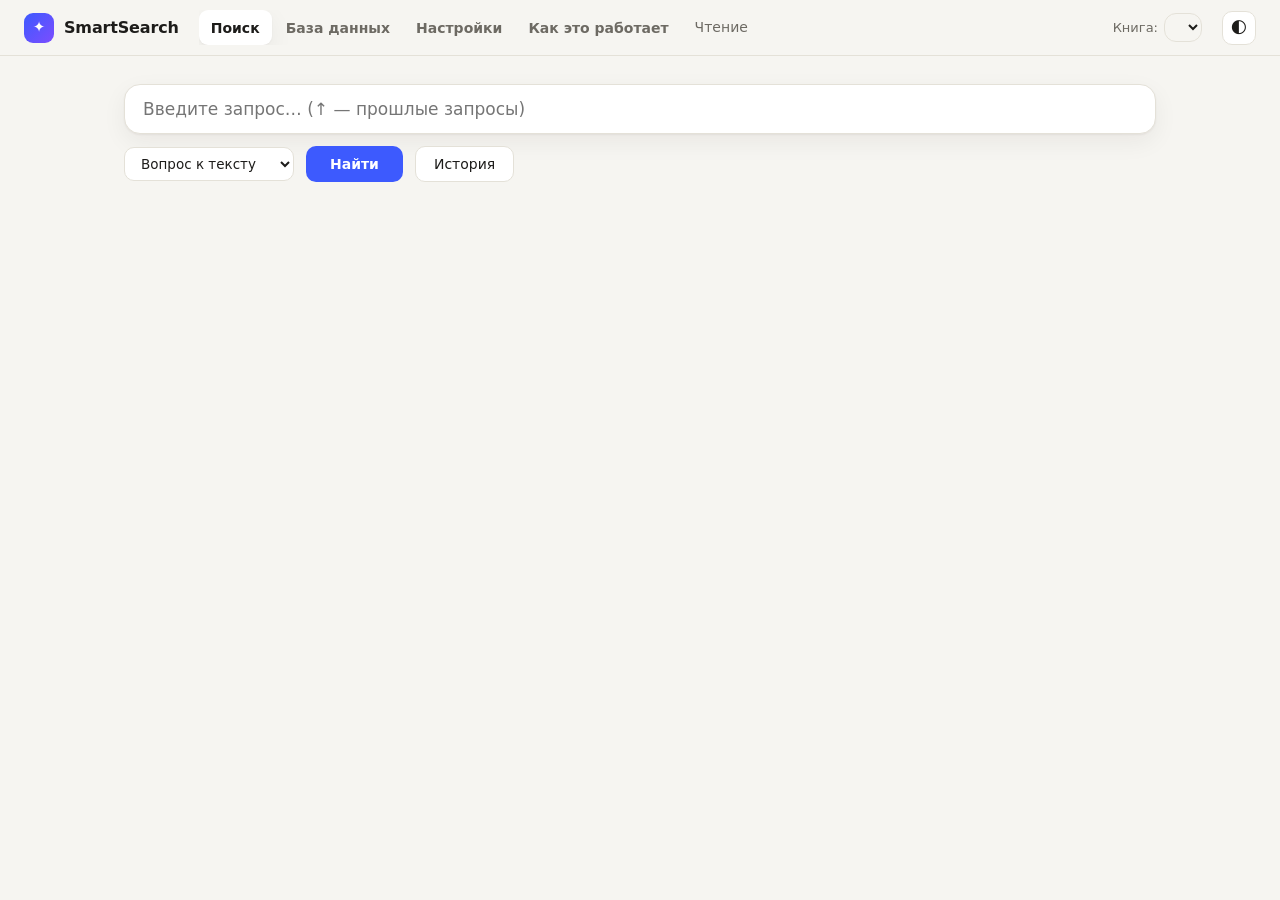
==== app/static/index.html @ b8642dde "Initial commit: SmartSearch bilingual search and reading app Source code, tests, benchmark scripts a" ====
<!doctype html>
<html lang="ru">
<head>
<meta charset="utf-8" />
<meta name="viewport" content="width=device-width, initial-scale=1" />
<title>SmartSearch — Urantia Book</title>
<link rel="stylesheet" href="style.css" />
<script src="vendor/hyphenopoly/Hyphenopoly_Loader.js"></script>
<script src="hyphenate.js"></script>
</head>
<body>
<header class="topbar">
  <h1>SmartSearch</h1>
  <nav class="tabs">
    <button class="tab-btn active" data-tab="search">Поиск</button>
    <button class="tab-btn" data-tab="prepare">База данных</button>
    <button class="tab-btn" data-tab="settings">Настройки</button>
    <button class="tab-btn" data-tab="guide">Как это работает</button>
    <a class="tab-btn" href="read.html" id="read-link" title="Читать книгу по документам">Чтение</a>
  </nav>
  <label class="book-picker" title="Активная книга (папка library/&lt;книга&gt;)">Книга:
    <select id="book-select"></select>
  </label>
  <button id="theme-toggle" class="icon-btn" title="Тема">🌓</button>
</header>

<div id="db-banner" class="banner-error hidden"></div>
<main>
  <!-- ===================== SEARCH / RAG / TRANSLATION TAB ===================== -->
  <section id="tab-search" class="tab-pane active">
    <div class="search-controls">
      <input id="query-input" type="text" list="recent-queries" autocomplete="off"
             placeholder="Введите запрос… (↑ — прошлые запросы)" />
      <datalist id="recent-queries"></datalist>
      <select id="qmode-select" title="Режим поиска">
        <option value="rag" selected>Вопрос к тексту</option>
        <option value="search">Обычный поиск</option>
        <option value="translation">Анализ перевода</option>
      </select>
      <div id="search-submode" class="mode-group" style="display:none">
        <label title="По словам и по смыслу вместе (рекомендуется)"><input type="radio" name="smode" value="hybrid" checked /> Смешанный</label>
        <label title="Только точные совпадения слов"><input type="radio" name="smode" value="fts" /> По словам</label>
        <label title="Только по смыслу, без учёта точных слов"><input type="radio" name="smode" value="semantic" /> По смыслу</label>
        <select id="search-sort" title="Порядок результатов">
          <option value="relevance" selected>Сортировка: по релевантности</option>
          <option value="para">Сортировка: по номерам параграфов</option>
        </select>
      </div>
      <button id="query-btn">Найти</button>
      <button id="history-btn" type="button" class="secondary" title="Прошлые запросы и сохранённые результаты">История</button>
      <span id="llm-badge" class="llm-badge hidden"></span>
    </div>

    <div id="history-note" class="history-note hidden"></div>
    <div id="history-extra" class="history-extra hidden"></div>

    <div id="status-panel" class="status-panel hidden">
      <div class="stages"></div>
      <div class="progress-line">
        <span class="spinner hidden">⏳</span>
        <span class="msg"></span>
      </div>
    </div>

    <div id="results" class="results"></div>
  </section>

  <!-- ===================== DATABASE TAB ===================== -->
  <section id="tab-prepare" class="tab-pane">
    <h2>База данных</h2>

    <div id="db-message" class="msg-box hidden" role="alert"></div>

    <div id="db-card" class="card db-card">
      <div class="db-card-head">
        <h3>Состояние базы</h3>
        <span id="db-badge" class="badge">загрузка…</span>
        <button id="db-refresh-btn" class="secondary small" title="Проверить заново">Обновить</button>
      </div>
      <div id="db-summary" class="db-summary"></div>
      <div id="db-nodb" class="db-nodb hidden">
        <div class="db-nodb-title">База ещё не построена</div>
        <div>Ниже выберите исходный файл с текстом книги и нажмите «Построить базу». Пока базы нет, поиск не работает.</div>
      </div>
      <ul id="db-rows" class="db-rows"></ul>
      <div id="db-warnings" class="db-warnings"></div>
    </div>

    <div class="card actions-card">
      <h3>Действия</h3>
      <div class="action-row">
        <div>
          <strong>Перестроить полнотекстовый индекс</strong>
          <div class="hint-text">Пересобирает только поиск по словам из уже сохранённых абзацев (около минуты). Векторы для поиска по смыслу и сами абзацы не меняются, поиск продолжает работать.</div>
        </div>
        <button id="rebuild-fts-btn" type="button">Перестроить полнотекстовый индекс</button>
      </div>
      <div id="rebuild-fts-confirm" class="confirm-bar hidden">
        <span>Перестроить полнотекстовый индекс сейчас?</span>
        <button id="rebuild-fts-yes" type="button">Да, перестроить</button>
        <button id="rebuild-fts-no" type="button" class="secondary">Отмена</button>
      </div>

      <div class="action-row">
        <div>
          <strong>Построить словарь терминов</strong>
          <div class="hint-text">Словарь «русское слово ↔ английское слово» (Эдемия ↔ Edentia, Настройщик ↔ Adjuster). Строится из уже имеющегося параллельного текста книги, занимает несколько секунд, ничего больше в базе не меняет. С ним вопросы по именам и терминам ищутся точнее в обоих языках; без него поиск тоже работает.</div>
        </div>
        <button id="build-glossary-btn" type="button">Построить словарь терминов</button>
      </div>

      <details id="rebuild-all-details" class="rebuild-all">
        <summary>Построить базу заново / для другой книги</summary>
        <div class="form-grid">
          <label>Источник (файл в папке программы)
            <select id="source-file"></select>
          </label>
          <label>Модель эмбеддингов
            <select id="embed-model-select"></select>
          </label>
          <label>Среда выполнения (runtime)
            <select id="index-runtime"></select>
          </label>
          <div id="runtime-warning" class="hint-warning" style="display:none"></div>
          <label>Устройство
            <select id="index-device">
              <option value="auto" selected>авто</option>
              <option value="cpu">CPU</option>
              <option value="gpu">GPU</option>
            </select>
          </label>
          <label>Формат векторов
            <select id="index-vector-dtype">
              <option value="int8" selected>int8 (по умолчанию, компактнее)</option>
              <option value="float32">float32</option>
            </select>
          </label>
          <label>Схема индексации
            <select id="index-scheme">
              <option value="D" selected>D (раздельные EN/RU векторы)</option>
              <option value="A">A</option>
              <option value="B">B</option>
              <option value="C">C</option>
            </select>
          </label>
          <label>Код книги (латиницей) <input id="book-id" type="text" value="urantia" /></label>
          <label>Название книги <input id="book-name" type="text" value="The Urantia Book" /></label>
        </div>
        <div class="btn-row">
          <button id="start-index-btn" type="button">Построить базу</button>
        </div>
        <div id="start-index-confirm" class="confirm-bar hidden">
          <span id="start-index-confirm-text">База этой книги уже есть и будет заменена после успешной сборки (около 20 минут). Продолжить?</span>
          <button id="start-index-yes" type="button">Да, построить</button>
          <button id="start-index-no" type="button" class="secondary">Отмена</button>
        </div>
      </details>
    </div>

    <div id="index-status" class="status-panel">
      <div class="progress-head">
        <strong>Ход выполнения</strong>
        <button id="cancel-index-btn" type="button" class="secondary small" disabled>Отменить</button>
      </div>
      <div class="stages"></div>
      <div class="progress-bar-outer"><div class="progress-bar-inner" style="width:0%"></div></div>
      <div class="progress-line">
        <span class="spinner hidden">⏳</span>
        <span class="msg">Задач сейчас нет.</span>
      </div>
      <div class="counters"></div>
      <pre class="job-log"></pre>
    </div>
  </section>

  <!-- ===================== GUIDE TAB ===================== -->
  <section id="tab-guide" class="tab-pane">
    <div class="guide">
      <h2>Как работает поиск: краткий гид</h2>
      <p class="hint-text">Всё происходит на вашем компьютере. Сначала книгу один раз готовят, потом по готовой базе ищут за доли секунды.</p>

      <h3>Часть 1. Как готовится текст книги</h3>
      <div class="flow">
        <div class="fb">Файл книги<small>JSON: абзацы EN + RU</small></div><div class="fa">→</div>
        <div class="fb">Проверка<small>битые записи пропускаются</small></div><div class="fa">→</div>
        <div class="fb">База book.db<small>абзацы + соседи + названия глав</small></div><div class="fa">→</div>
        <div class="fb">Леммы RU<small>слова к словарной форме</small></div><div class="fa">→</div>
        <div class="fb">Индекс по словам<small>FTS5, как указатель</small></div><div class="fa">→</div>
        <div class="fb">Векторы смысла<small>bge-m3, EN и RU отдельно</small></div><div class="fa">→</div>
        <div class="fb ok">Готовая база</div>
      </div>
      <ol class="guide-steps">
        <li><b>Исходный файл.</b> Книга приходит одним файлом (<code>urantia_bilingual_rag.json</code>): список абзацев. У каждого есть номер вида <code>147:2.4</code> (глава:раздел.абзац), английский и русский текст. Названия глав и разделов берутся отдельно из электронных изданий (EPUB).</li>
        <li><b>Проверка.</b> Для каждой записи проверяется, что есть все поля, номер записан верно, а хотя бы один из текстов не пуст. Битые записи пропускаются, причина пишется в <code>logs\index.log</code>.</li>
        <li><b>Складывание в базу.</b> Абзацы записываются в один файл <code>book.db</code> (SQLite) в порядке чтения. У каждого абзаца есть адрес (документ:раздел.абзац) и сквозной номер по книге; по этому номеру кнопка «Контекст» берёт соседние абзацы. Туда же попадают названия глав и разделов.</li>
        <li><b>Словарные формы.</b> Русский текст разбирается морфологией (pymorphy3): «агондонтеров» и «агондонтерам» становятся «агондонтер». Поэтому русский поиск находит слово в любой форме.</li>
        <li><b>Индекс по словам</b> (FTS5). Строится указатель, как в конце книги: для каждого слова указано, в каких абзацах оно есть. Индексируются английский текст, русский текст, русские словарные формы и названия глав.</li>
        <li><b>Векторы смысла.</b> Нейросеть-эмбеддер (по умолчанию <b>bge-m3</b>) превращает каждый абзац в набор чисел — «координаты смысла». Тексты близкие по смыслу получают близкие координаты, на любом из двух языков. Английская и русская версии абзаца кодируются отдельно, поэтому русский вопрос находит и русскую, и английскую версию. Числа сжимаются (int8), чтобы база была меньше.</li>
        <li><b>Завершение.</b> В базу записывается «паспорт» (какой моделью построены векторы), и готовый файл атомарно ставится на место: недостроенная база не подменит рабочую. Это самый долгий этап, около 15–20 минут на всю книгу.</li>
        <li><b>Словарь терминов (по желанию).</b> Программа сопоставляет русские и английские слова по тому, как часто они встречаются в парных абзацах («Вселенский Отец» ↔ «Universal Father»). Он нужен режиму «Вопрос к тексту».</li>
      </ol>

      <h3>Часть 2. Как ищет каждый режим</h3>

      <div class="card guide-card">
        <h4>По словам (fts)</h4>
        <p>Работает как указатель: берёт слова запроса и находит абзацы, где они есть.</p>
        <div class="flow small">
          <div class="fb">Запрос</div><div class="fa">→</div>
          <div class="fb">Убрать служебные слова<small>«что», «это», «what»</small></div><div class="fa">→</div>
          <div class="fb">Русские слова к начальной форме</div><div class="fa">→</div>
          <div class="fb">Найти в указателе</div><div class="fa">→</div>
          <div class="fb">Ранжирование bm25</div>
        </div>
        <ul>
          <li>Фраза в кавычках <code>"вот так"</code> ищется точно и подряд.</li>
          <li>Чем реже слово в книге и чем чаще оно в абзаце, тем выше абзац. Совпадение в названии главы весит больше, чем в тексте.</li>
          <li>Подходит, когда вы знаете точное слово или имя. Не находит то, что сказано другими словами.</li>
        </ul>
      </div>

      <div class="card guide-card">
        <h4>По смыслу (semantic)</h4>
        <p>Запрос тоже превращается в «координаты смысла», и берутся абзацы с самыми близкими координатами. Для каждого абзаца учитывается лучший из двух языков.</p>
        <div class="flow small">
          <div class="fb">Запрос</div><div class="fa">→</div>
          <div class="fb">Вектор запроса</div><div class="fa">→</div>
          <div class="fb">Сравнение со всеми абзацами<small>EN и RU, берётся лучший</small></div><div class="fa">→</div>
          <div class="fb">Самые близкие</div>
        </div>
        <ul>
          <li>Находит абзацы, в которых нужных слов нет, но речь о том же.</li>
          <li>Русский запрос находит английский абзац и наоборот.</li>
          <li>Слабее на редких именах и терминах: смысловая модель может «размыть» их.</li>
        </ul>
      </div>

      <div class="card guide-card">
        <h4>Смешанный (hybrid) — по умолчанию</h4>
        <p>Запускает оба поиска и объединяет результаты методом <b>RRF</b> (слияние по местам в списках).</p>
        <div class="flow small">
          <div class="fcol">
            <div class="fb">Поиск по словам<small>топ-50</small></div>
            <div class="fb">Поиск по смыслу<small>топ-50</small></div>
          </div><div class="fa">→</div>
          <div class="fb">RRF<small>балл = 1/(60 + место) от каждого списка, баллы складываются</small></div><div class="fa">→</div>
          <div class="fb ok">Единый список</div>
        </div>
        <ul>
          <li>Абзац, найденный обоими способами, оказывается выше всех.</li>
          <li>Сочетает точность слов и понимание смысла. На проверочных запросах это лучший вариант, поэтому он стоит по умолчанию.</li>
        </ul>
      </div>

      <div class="card guide-card">
        <h4>Вопрос к тексту</h4>
        <p>Программа не просто ищет, а отвечает по прочитанным абзацам. Нужна языковая модель (LM Studio или другой подключённый провайдер).</p>
        <div class="flow small">
          <div class="fb">Вопрос</div><div class="fa">→</div>
          <div class="fb">План поиска<small>ключевые слова EN/RU + смысловая фраза</small></div><div class="fa">→</div>
          <div class="fb">Проверка слов<small>по словарю книги</small></div><div class="fa">→</div>
          <div class="fb">Слова + смысл + RRF</div><div class="fa">→</div>
          <div class="fb">Контекст<small>соседи, разделы</small></div><div class="fa">→</div>
          <div class="fb ok">Ответ со ссылками</div>
        </div>
        <ol>
          <li><b>План поиска.</b> Модель превращает вопрос в ключевые слова на обоих языках и перефразированную смысловую фразу.</li>
          <li><b>Проверка слов.</b> Каждое слово сверяется с реальным словарём книги: есть ли оно и в скольких абзацах. Придуманные моделью слова отбрасываются, слова пользователя остаются. Недостающий перевод берётся из словаря терминов.</li>
          <li><b>Поиск.</b> Три списка: по проверенным словам, по смысловой фразе плана и по самому вопросу. Сливаются методом RRF.</li>
          <li><b>Гарантия редких слов.</b> Абзацы с редким словом из вопроса (оно встречается лишь в нескольких абзацах) обязательно попадут к модели, даже если слияние поставило их ниже.</li>
          <li><b>Сбор контекста.</b> К найденным абзацам добавляются соседние, а для вопросов вида «перечислите…» — целые разделы. Всё обрезается по размеру, который вмещает модель.</li>
          <li><b>Ответ.</b> Модель отвечает только по этим абзацам и ссылается на номера вида <code>[147:2.4]</code>. Выводы, которых нет в тексте прямо, помечаются.</li>
        </ol>
      </div>

      <div class="card guide-card">
        <h4>Анализ перевода</h4>
        <p>Это не поиск, а прямая выборка: вы указываете главу или раздел (например, «Paper 147 Section 2»), и программа берёт эти абзацы по номерам.</p>
        <div class="flow small">
          <div class="fb">Глава / раздел</div><div class="fa">→</div>
          <div class="fb">Порции по размеру контекста</div><div class="fa">→</div>
          <div class="fb">Сравнение EN и RU моделью</div><div class="fa">→</div>
          <div class="fb">Перепроверка замечаний<small>цитата должна быть в тексте</small></div><div class="fa">→</div>
          <div class="fb ok">Отчёт (Markdown)</div>
        </div>
        <p class="hint-text">Ищутся пропуски, добавления, искажения смысла и неверные термины. Показываются только существенные расхождения.</p>
      </div>

      <h3>Какой режим выбрать</h3>
      <table class="guide-table">
        <tr><td>Знаю точное слово или имя</td><td><b>По словам</b> (фразу — в кавычках)</td></tr>
        <tr><td>Помню смысл, но не слова</td><td><b>По смыслу</b></td></tr>
        <tr><td>Не знаю, что выбрать</td><td><b>Смешанный</b></td></tr>
        <tr><td>Нужен связный ответ со ссылками</td><td><b>Вопрос к тексту</b></td></tr>
        <tr><td>Подозреваю ошибку перевода</td><td><b>Анализ перевода</b></td></tr>
      </table>
      <p class="hint-text">Формат файла и сборка другой книги описаны во вкладке «База данных». Параметры поиска (число кандидатов, соседние абзацы, константа RRF) — в «Настройках».</p>
    </div>
  </section>

  <!-- ===================== SETTINGS TAB ===================== -->
  <section id="tab-settings" class="tab-pane">
    <div class="settings-head">
      <h2>Настройки</h2>
      <div class="inline-actions">
        <button type="button" class="secondary small" id="set-expand-all">Развернуть все</button>
        <button type="button" class="secondary small" id="set-collapse-all">Свернуть все</button>
      </div>
    </div>

    <div class="settings-layout">
    <nav class="settings-nav" id="settings-nav" aria-label="Разделы настроек">
      <a href="#sec-llm" data-sec="sec-llm"><span class="sn-ico">🤖</span><span>Модель LLM</span></a>
      <a href="#sec-prompts" data-sec="sec-prompts"><span class="sn-ico">📝</span><span>Промты</span></a>
      <a href="#sec-options" data-sec="sec-options"><span class="sn-ico">🎚</span><span>Параметры ответа</span></a>
      <a href="#sec-search" data-sec="sec-search"><span class="sn-ico">🔎</span><span>Поиск</span></a>
      <a href="#sec-embed" data-sec="sec-embed"><span class="sn-ico">🧭</span><span>Embeddings</span></a>
      <a href="#sec-app" data-sec="sec-app"><span class="sn-ico">⚙</span><span>Программа</span></a>
    </nav>

    <div class="settings-main">
    <!-- ---- Модель LLM ---- -->
    <details class="set-block" id="sec-llm" open>
      <summary><span class="sb-ico">🤖</span><span class="sb-title">Модель LLM<span class="set-sub">откуда берётся модель: программа на этом компьютере или облачный сервис</span></span></summary>
      <div class="set-body">
        <div id="providers-root">Загрузка…</div>

        <div class="sub-card">
          <h3>Параметры ответа модели <span class="sub-note">для любого провайдера</span></h3>
          <div class="mini-grid">
            <label class="mini-field"><span>Температура</span>
              <input id="set-temperature" type="number" step="0.05" min="0" max="2" />
              <small>0 — строго и предсказуемо, выше — свободнее (0–2)</small></label>
            <label class="mini-field"><span>Максимум токенов ответа</span>
              <input id="set-max-tokens" type="number" step="16" min="16" />
              <small>длина ответа; токен — примерно 3–4 буквы</small></label>
            <label class="mini-field"><span>Таймаут, секунд</span>
              <input id="set-timeout" type="number" step="1" min="1" />
              <small>сколько ждать модель, прежде чем сдаться</small></label>
          </div>
          <div class="set-actions"><button id="save-llm-settings-btn" type="button">Сохранить</button><span id="llm-settings-status" class="save-status"></span></div>
        </div>

        <div class="sub-card" id="task-llm-root"></div>
      </div>
    </details>

    <!-- ---- Промты ---- -->
    <details class="set-block" id="sec-prompts">
      <summary><span class="sb-ico">📝</span><span class="sb-title">Промты<span class="set-sub">тексты инструкций, которые программа отправляет модели</span></span></summary>
      <div class="set-body">
        <div class="hint-text">Промт — это инструкция для модели. Менять их не обязательно: стандартные тексты подобраны и проверены. Правки действуют со следующего вопроса, перезапуск не нужен. Подстановки в фигурных скобках {…} программа заменяет сама — их можно переставлять, но нельзя придумывать новые. Нажмите на заголовок промта, чтобы раскрыть его.</div>
        <div id="prompt-presets" class="preset-bar"></div>
        <div id="prompts-global-warn"></div>
        <div id="prompts-root">Загрузка…</div>
      </div>
    </details>

    <!-- ---- Параметры ответа ---- -->
    <details class="set-block" id="sec-options">
      <summary><span class="sb-ico">🎚</span><span class="sb-title">Параметры ответа<span class="set-sub">как искать, сколько давать источников, как проверять перевод</span></span></summary>
      <div class="set-body">
        <div class="hint-text">Значения применяются со следующего вопроса. Кнопка «по умолчанию» возвращает рекомендованное значение в поле (после этого нажмите «Сохранить параметры»).</div>
        <div id="options-root">Загрузка…</div>
        <div class="set-actions sticky-actions">
          <button id="save-options-btn" type="button">Сохранить параметры</button>
          <button id="options-defaults-btn" type="button" class="secondary">Все по умолчанию</button>
          <span id="options-status" class="save-status"></span>
        </div>
      </div>
    </details>

    <!-- ---- Поиск ---- -->
    <details class="set-block" id="sec-search">
      <summary><span class="sb-ico">🔎</span><span class="sb-title">Поиск<span class="set-sub">как работает поиск по словам</span></span></summary>
      <div class="set-body">
        <div class="sub-card">
          <h3>Веса совпадений <span class="sub-note">насколько важно совпадение в каждой части текста (больше — важнее)</span></h3>
          <div class="mini-grid">
            <label class="mini-field"><span>Английский текст</span><input id="set-w-en" type="number" step="0.1" min="0" /></label>
            <label class="mini-field"><span>Русский текст</span><input id="set-w-ru" type="number" step="0.1" min="0" /></label>
            <label class="mini-field"><span>Русский с учётом форм слов</span><input id="set-w-ru_lemma" type="number" step="0.1" min="0" />
              <small>«жизни», «жизнь» — одно слово</small></label>
            <label class="mini-field"><span>Заголовок (английский)</span><input id="set-w-title_en" type="number" step="0.1" min="0" /></label>
            <label class="mini-field"><span>Заголовок (русский)</span><input id="set-w-title_ru" type="number" step="0.1" min="0" /></label>
          </div>
        </div>
        <div class="sub-card">
          <h3>Слова в запросе</h3>
          <div class="set-grid one-col">
            <div class="set-row">
              <div class="set-label">Смешанный поиск<span class="hint-text">когда в запросе несколько слов</span></div>
              <div class="set-field">
                <select id="set-fts-mode-hybrid">
                  <option value="or">любое слово (OR)</option>
                  <option value="and">все слова (AND)</option>
                  <option value="and_fallback_or">все слова, а если ничего нет — любое</option>
                </select>
              </div>
            </div>
            <div class="set-row">
              <div class="set-label">Режим «По словам»</div>
              <div class="set-field">
                <select id="set-fts-mode-standalone">
                  <option value="or">любое слово (OR)</option>
                  <option value="and">все слова (AND)</option>
                  <option value="and_fallback_or">все слова, а если ничего нет — любое</option>
                </select>
              </div>
            </div>
            <div class="set-row">
              <div class="set-label">Не учитывать служебные слова<span class="hint-text">«и», «в», «the», «of» не участвуют в поиске по словам</span></div>
              <div class="set-field"><label class="check-inline"><input type="checkbox" id="set-fts-stopwords" /> да</label></div>
            </div>
          </div>
        </div>
        <div class="hint-text">Фразы в кавычках всегда ищутся точно. После сохранения поисковый индекс пересоздаётся.</div>
        <div class="set-actions"><button id="save-search-settings-btn" type="button">Сохранить</button><span id="search-settings-status" class="save-status"></span></div>
      </div>
    </details>

    <!-- ---- Embeddings ---- -->
    <details class="set-block" id="sec-embed">
      <summary><span class="sb-ico">🧭</span><span class="sb-title">Embeddings<span class="set-sub">модель для поиска по смыслу</span></span></summary>
      <div class="set-body">
        <div class="set-grid one-col">
          <div class="set-row"><div class="set-label">Модель</div><div class="set-field"><select id="set-embed-model"></select></div></div>
          <div class="set-row"><div class="set-label">Среда выполнения (runtime)</div><div class="set-field"><select id="set-embed-runtime"></select></div></div>
          <div class="set-row">
            <div class="set-label">Устройство</div>
            <div class="set-field">
              <select id="set-device" class="narrow">
                <option value="auto">авто</option>
                <option value="cpu">CPU</option>
                <option value="gpu">GPU</option>
              </select>
            </div>
          </div>
        </div>
        <div id="set-runtime-warning" class="hint-warning" style="display:none"></div>
        <div class="set-actions"><button id="load-embed-btn" type="button">Загрузить модель</button><span id="embed-status" class="save-status"></span></div>
      </div>
    </details>

    <!-- ---- Программа ---- -->
    <details class="set-block" id="sec-app">
      <summary><span class="sb-ico">⚙</span><span class="sb-title">Программа<span class="set-sub">откуда запущена, перезапуск</span></span></summary>
      <div class="set-body">
        <div class="sub-card">
          <h3>Где находится программа</h3>
          <div id="app-info" class="info-table">Загрузка…</div>
        </div>
        <div class="sub-card">
          <h3>Перезапуск</h3>
          <div class="hint-text">Перезапуск нужен после обновления файлов программы. Займёт около 10–30 секунд, страница обновится сама. Задачи, которые сейчас выполняются, будут прерваны.</div>
          <div class="set-actions"><button id="restart-btn" type="button">Перезапустить программу</button><span id="restart-status" class="save-status"></span></div>
        </div>
      </div>
    </details>
    </div>
    </div>
  </section>
</main>

<aside id="history-panel" class="history-panel hidden" aria-label="История запросов">
  <div class="history-head">
    <strong>История</strong>
    <button id="history-close" type="button" class="secondary small" title="Закрыть">✕</button>
  </div>
  <div class="history-filters">
    <select id="history-mode">
      <option value="">Все виды</option>
      <option value="search">Поиск</option>
      <option value="rag">Вопрос</option>
      <option value="translation">Анализ перевода</option>
    </select>
    <input id="history-q" type="text" placeholder="Найти в истории…" />
  </div>
  <div class="history-filters">
    <select id="history-rating" title="Фильтр по оценке">
      <option value="">Любые оценки</option>
      <option value="up">👍 Хорошие</option>
      <option value="down">👎 Плохие</option>
      <option value="rated">Все с оценкой</option>
    </select>
    <select id="history-sort" title="Порядок">
      <option value="date">Сначала новые</option>
      <option value="rating">Сначала с лучшей оценкой</option>
    </select>
  </div>
  <div id="history-list" class="history-list"></div>
  <div class="history-foot">
    <button id="history-clear" type="button" class="secondary small">Очистить историю</button>
    <span class="hint-text">Закреплённые остаются.</span>
  </div>
  <div id="history-clear-confirm" class="confirm-bar hidden">
    <span id="history-clear-text">Очистить историю? Закреплённые записи сохранятся.</span>
    <button id="history-clear-yes" type="button">Да, очистить</button>
    <button id="history-clear-no" type="button" class="secondary">Отмена</button>
  </div>
</aside>

<script src="md.js"></script>
<script src="app.js"></script>
<script src="settings-ui.js"></script>
<script src="providers-ui.js"></script>
<script src="history-ui.js"></script>
<script src="pairs-hover.js"></script>
</body>
</html>
---- app/static/style.css ----
:root {
  --bg: #f6f5f1;
  --bg-card: #ffffff;
  --surface-2: #f0eee8;
  --text: #1d1c1a;
  --text-muted: #6d6a63;
  --border: #e4e1d8;
  --accent: #3d5afe;
  --accent-ink: #ffffff;
  --accent-soft: #e9ecff;
  --gold: #a8741a;
  --gold-soft: #f6ecd8;
  --mark: #fff1b8;
  --pair: #f2730f;        /* hover: the word under the mouse and its translation */
  --pair-ink: #b34f00;
  --pair-soft: #ffe6cf;
  --ok: #1f9d55;
  --warn: #d97706;
  --err: #dc2626;
  --radius: 12px;
  --shadow: 0 1px 2px rgba(30,25,10,.05), 0 8px 24px rgba(30,25,10,.06);
  --sans: "Segoe UI Variable Text", "Segoe UI", system-ui, sans-serif;
  --serif: "Cambria", "Georgia", "Times New Roman", serif;
}
:root[data-theme="dark"] {
  --bg: #121316;
  --bg-card: #1b1d21;
  --surface-2: #23262b;
  --text: #ecebe7;
  --text-muted: #9b9a94;
  --border: #2d3036;
  --accent: #8c9eff;
  --accent-ink: #10132a;
  --accent-soft: #232a4d;
  --gold: #e0b45e;
  --gold-soft: #3a2f1a;
  --mark: #5a4a12;
  --pair: #ff9a3d;
  --pair-ink: #ffb46b;
  --pair-soft: #4a2c12;
  --shadow: 0 1px 2px rgba(0,0,0,.3), 0 8px 24px rgba(0,0,0,.25);
}
:root[data-theme="paper"] {
  --bg: #efe8da;
  --bg-card: #f8f3e8;
  --surface-2: #e6ddcb;
  --text: #2b2418;
  --text-muted: #7a6d58;
  --border: #ddd2bd;
  --accent: #8a5a1f;
  --accent-ink: #fffaf0;
  --accent-soft: #eedfc4;
  --gold: #9a6a17;
  --gold-soft: #ead9b8;
  --mark: #f7e2a3;
  --shadow: 0 1px 2px rgba(60,40,10,.06), 0 8px 24px rgba(60,40,10,.07);
}
/* scrollbars in the colours of the theme: the track blends with the background, only the thumb stands out */
:root { color-scheme: light; --scroll-thumb: color-mix(in srgb, var(--text) 22%, transparent); --scroll-thumb-hover: color-mix(in srgb, var(--text) 38%, transparent); }
:root[data-theme="dark"] { color-scheme: dark; }
* { scrollbar-width: thin; scrollbar-color: var(--scroll-thumb) transparent; }
::-webkit-scrollbar { width: 10px; height: 10px; }
::-webkit-scrollbar-track, ::-webkit-scrollbar-corner { background: transparent; }
::-webkit-scrollbar-thumb { background: var(--scroll-thumb); border-radius: 10px; border: 2px solid transparent; background-clip: padding-box; }
::-webkit-scrollbar-thumb:hover { background: var(--scroll-thumb-hover); background-clip: padding-box; }
::-webkit-scrollbar-button { display: none; height: 0; width: 0; }
* { box-sizing: border-box; }
body {
  margin: 0;
  font: 15px/1.5 var(--sans);
  background: var(--bg);
  color: var(--text);
}
button, input, select, textarea { font-family: inherit; }

/* ---- top bar ---- */
.topbar {
  position: sticky; top: 0; z-index: 30;
  display: flex;
  align-items: center;
  gap: 20px;
  padding: 10px 24px;
  background: color-mix(in srgb, var(--bg) 85%, transparent);
  backdrop-filter: blur(12px);
  border-bottom: 1px solid var(--border);
}
.topbar h1 { display: flex; align-items: center; gap: 10px; font-size: 16px; font-weight: 650; letter-spacing: -.01em; margin: 0; white-space: nowrap; }
.topbar h1::before {
  content: "✦"; width: 30px; height: 30px; border-radius: 9px; display: grid; place-items: center;
  background: linear-gradient(135deg, #3d5afe, #7c4dff); color: #fff; font-size: 15px;
}
.tabs { display: flex; gap: 2px; flex: 1; overflow-x: auto; }
.tab-btn {
  background: none; border: none; padding: 7px 12px; border-radius: 9px;
  color: var(--text-muted); cursor: pointer; font-size: 14px; white-space: nowrap;
}
.tab-btn:hover { background: var(--surface-2); color: var(--text); }
.tab-btn.active { background: var(--bg-card); color: var(--text); font-weight: 600; box-shadow: var(--shadow); }
.icon-btn {
  width: 34px; height: 34px; border-radius: 10px; border: 1px solid var(--border); background: var(--bg-card);
  font-size: 16px; cursor: pointer; display: grid; place-items: center; padding: 0; color: var(--text);
}
main { max-width: 1080px; margin: 28px auto; padding: 0 24px; }
.tab-pane { display: none; }
.tab-pane.active { display: block; }

/* ---- search bar ---- */
.search-controls { display: flex; flex-wrap: wrap; gap: 12px; align-items: center; margin-bottom: 18px; }
#query-input {
  flex: 1 1 100%; min-width: 240px; padding: 14px 18px; border-radius: 16px; border: 1px solid var(--border);
  background: var(--bg-card); color: var(--text); font-size: 17px; box-shadow: var(--shadow); outline: none;
  transition: border-color .15s, box-shadow .15s;
}
#query-input:focus { border-color: var(--accent); box-shadow: 0 0 0 4px var(--accent-soft), var(--shadow); }
#qmode-select, #search-sort {
  padding: 7px 12px; border-radius: 10px; border: 1px solid var(--border); background: var(--bg-card); color: var(--text); font-size: 13.5px;
}
/* radio group rendered as pill buttons */
.mode-group { display: inline-flex; align-items: center; gap: 6px; font-size: 13.5px; color: var(--text-muted); flex-wrap: wrap; }
.mode-group label { cursor: pointer; padding: 6px 13px; border-radius: 999px; border: 1px solid var(--border); background: var(--bg-card); }
.mode-group label:hover { color: var(--text); }
.mode-group label:has(input:checked) { color: var(--accent); background: var(--accent-soft); border-color: transparent; font-weight: 600; }
.mode-group label:has(input:focus-visible) { outline: 2px solid var(--accent); outline-offset: 2px; }
.mode-group input[type=radio] { position: absolute; opacity: 0; pointer-events: none; }
.mode-group select { margin-left: 6px; }
button {
  background: var(--accent); color: var(--accent-ink); border: none; padding: 9px 18px;
  border-radius: 10px; cursor: pointer; font-size: 14px; font-weight: 600;
}
button:hover { filter: brightness(1.07); }
button:disabled { opacity: .5; cursor: default; filter: none; }
button.secondary, a.secondary { background: var(--bg-card); color: var(--text); border: 1px solid var(--border); font-weight: 500; }
a.secondary { display: inline-block; padding: 7px 14px; border-radius: 10px; text-decoration: none; font-size: 14px; }
button.secondary:hover, a.secondary:hover { background: var(--surface-2); filter: none; }
#query-btn { padding: 10px 24px; }

.status-panel { background: var(--bg-card); border: 1px solid var(--border); border-radius: var(--radius); padding: 12px 16px; margin-bottom: 14px; box-shadow: var(--shadow); }
.status-panel.hidden { display: none; }
.stages { display: flex; flex-wrap: wrap; gap: 14px; font-size: 13px; margin-bottom: 8px; }
.stage-item .dot { margin-right: 4px; }
.stage-item.pending { color: var(--text-muted); }
.stage-item.active { color: var(--accent); font-weight: 600; }
.stage-item.done { color: var(--ok); }
.progress-bar-outer { height: 8px; border-radius: 4px; background: var(--border); overflow: hidden; margin-bottom: 8px; }
.progress-bar-inner { height: 100%; background: var(--accent); transition: width .2s; }
.progress-line { display: flex; align-items: center; gap: 8px; font-size: 13px; color: var(--text-muted); }
.spinner.hidden { display: none; }
.counters { font-size: 12px; color: var(--text-muted); margin-top: 4px; }
.job-log { max-height: 120px; overflow: auto; font-size: 11px; color: var(--text-muted); margin-top: 8px; background: transparent; }

.results { display: flex; flex-direction: column; gap: 14px; }
.card { background: var(--bg-card); border: 1px solid var(--border); border-radius: var(--radius); padding: 18px 22px; box-shadow: var(--shadow); }
.results > .card { animation: card-rise .3s ease both; }
@keyframes card-rise { from { opacity: 0; transform: translateY(6px); } }
.card-head { display: flex; flex-wrap: wrap; align-items: center; gap: 8px 12px; font-size: 13px; color: var(--text-muted); margin-bottom: 12px; }
.card-head .ref {
  font-weight: 600; color: var(--gold); background: var(--gold-soft); padding: 3px 9px; border-radius: 7px;
  font-variant-numeric: tabular-nums;
}
.card-head .crumbs { font-size: 13.5px; }
.card-head .crumbs b { color: var(--text); font-weight: 600; }
.card-head a.read-link { color: inherit; text-decoration: none; }
.card-head a.read-link:hover { color: var(--accent); text-decoration: underline; text-underline-offset: 3px; }
.card-head a.ref.read-link:hover { color: var(--gold); background: color-mix(in srgb, var(--gold) 22%, var(--bg-card)); text-decoration: none; }
a.tab-btn { text-decoration: none; display: inline-block; }
.card-head .ranks { margin-left: auto; display: flex; gap: 6px; }
.rank { font-size: 12px; padding: 3px 8px; border-radius: 999px; border: 1px solid var(--border); white-space: nowrap; }
.rank.top { border-color: transparent; background: var(--accent-soft); color: var(--accent); font-weight: 600; }
.title-line { font-size: 13px; color: var(--text-muted); margin-bottom: 8px; }
/* EN and RU side by side; the language of the query goes first (body.ru-first, set in app.js) */
.card-langs { display: grid; grid-template-columns: 1fr 1fr; gap: 0; }
.card-langs > div { min-width: 0; padding: 0 20px; }
.card-langs > div:first-child { padding-left: 0; border-right: 1px solid var(--border); }
.card-langs > div:last-child { padding-right: 0; }
.ru-first .card-langs > .ru { order: -1; padding-left: 0; padding-right: 20px; border-right: 1px solid var(--border); }
.ru-first .card-langs > .en { padding-left: 20px; padding-right: 0; border-right: 0; }
.card > .card-langs > .en::before, .card > .card-langs > .ru::before {
  display: block; font: 600 11px/1 var(--sans); letter-spacing: .08em; color: var(--text-muted); margin-bottom: 6px;
}
.card > .card-langs > .en::before { content: "ENGLISH"; }
.card > .card-langs > .ru::before { content: "РУССКИЙ"; }
.card-langs .en, .card-langs .ru { font: 16.5px/1.65 var(--serif); }
.context-block { margin-top: 14px; padding-top: 4px; border-top: 1px dashed var(--border); }
.context-block .card-langs { padding: 8px 0; }
.context-block .card-langs .en, .context-block .card-langs .ru { font-size: 15px; color: var(--text-muted); }
.context-block .card-langs[style*="font-weight"] .en, .context-block .card-langs[style*="font-weight"] .ru { color: var(--text); font-weight: 400; }
.card-actions { margin-top: 12px; display: flex; gap: 6px; }
.card-actions button.secondary { background: none; border: 0; color: var(--text-muted); font-size: 13px; padding: 5px 10px; }
.card-actions button.secondary:hover { background: var(--surface-2); color: var(--text); }
mark { background: var(--mark); color: inherit; padding: 0 2px; border-radius: 3px; }
/* hover highlight of glossary pairs (pairs-hover.js): the word under the mouse and its counterpart */
.pw.hl { text-decoration: underline 3px var(--pair); text-underline-offset: 3px; color: var(--pair-ink); background: var(--pair-soft); border-radius: 3px; }
/* other occurrences of the same pair: faint dotted underline */
.pw.hl2 { text-decoration: underline 2px dashed color-mix(in srgb, var(--accent) 75%, transparent); text-underline-offset: 3px;
  background: color-mix(in srgb, var(--accent) 9%, transparent); border-radius: 3px; }

.rag-answer { background: var(--bg-card); border: 1px solid var(--border); border-radius: var(--radius); padding: 20px 24px; margin-bottom: 14px; white-space: pre-wrap; line-height: 1.65; box-shadow: var(--shadow); font-size: 15.5px; }
.rag-answer .cite { color: var(--accent); cursor: pointer; font-weight: 600; }

@media (max-width: 760px) {
  .topbar { padding: 10px 16px; gap: 10px; flex-wrap: wrap; }
  .tabs { order: 3; flex-basis: 100%; }
  main { padding: 0 16px; margin-top: 18px; }
  .card { padding: 16px; }
  .card-langs { grid-template-columns: 1fr; }
  .card-langs > div, .card-langs > div:first-child, .ru-first .card-langs > .ru, .ru-first .card-langs > .en { padding: 0; border: 0; }
  .card-langs > div + div { margin-top: 14px; padding-top: 14px; border-top: 1px solid var(--border); }
  .ru-first .card-langs > .ru { margin-top: 0; padding-top: 0; border-top: 0; }
  .ru-first .card-langs > .en { margin-top: 14px; padding-top: 14px; border-top: 1px solid var(--border); }
  .card-head .ranks { margin-left: 0; }
}

.form-grid { display: grid; grid-template-columns: 1fr 1fr; gap: 14px; margin-bottom: 14px; }
.form-grid label, .settings-col label { display: flex; flex-direction: column; gap: 4px; font-size: 13px; color: var(--text-muted); }
.form-grid input, .form-grid select, .settings-col input, .settings-col select {
  padding: 8px 10px; border-radius: var(--radius); border: 1px solid var(--border); background: var(--bg); color: var(--text);
}
.btn-row { display: flex; gap: 10px; margin-bottom: 14px; }

.settings-columns { display: flex; gap: 30px; flex-wrap: wrap; }
.settings-col { flex: 1; min-width: 280px; display: flex; flex-direction: column; gap: 10px; background: var(--bg-card); border: 1px solid var(--border); border-radius: var(--radius); padding: 16px; }

.stats-line { font-size: 12px; color: var(--text-muted); margin-top: 6px; }
.hint-warning { font-size: 12px; color: var(--warn); background: color-mix(in srgb, var(--warn) 12%, transparent); border-radius: var(--radius); padding: 6px 10px; margin: -4px 0 4px; }
.issue-card { border-left: 4px solid var(--warn); }
.issue-card.critical { border-left-color: var(--err); }
.issue-card.minor { border-left-color: var(--text-muted); }

.hint-text { font-size: 12px; color: var(--text-muted); }
.snip-toggle { background: none; color: var(--accent); border: none; padding: 2px 0; font-size: 12px; cursor: pointer; }
.card-langs .full { display: none; }
.card.expanded .card-langs .full { display: block; }
.card.expanded .card-langs .snip { display: none; }
.card .en-col, .card .ru-col { font-size: 14px; line-height: 1.5; }
/* book text: justified, hyphenated by hyphenate.js (Hyphenopoly); CSS hyphens as a fallback */
.en, .ru, .en-col, .ru-col { text-align: justify; hyphens: auto; -webkit-hyphens: auto; overflow-wrap: break-word; }

.book-picker { font-size: 13px; color: var(--text-muted); display: flex; align-items: center; gap: 6px; }
.book-picker select { padding: 5px 8px; border-radius: var(--radius); border: 1px solid var(--border); background: var(--bg); color: var(--text); }

.banner-error { background: color-mix(in srgb, var(--err) 14%, var(--bg-card)); color: var(--err); border-bottom: 1px solid var(--err); padding: 8px 20px; font-size: 14px; }
.banner-error.hidden { display: none; }

/* ---- База данных tab ---- */
.msg-box { padding: 10px 14px; border-radius: var(--radius); margin-bottom: 14px; font-size: 14px; border: 1px solid var(--border); }
.msg-box.hidden { display: none; }
.msg-box.error { background: color-mix(in srgb, var(--err) 14%, var(--bg-card)); color: var(--err); border-color: var(--err); }
.msg-box.ok { background: color-mix(in srgb, var(--ok) 14%, var(--bg-card)); color: var(--ok); border-color: var(--ok); }
.msg-box.info { background: var(--accent-soft); color: var(--accent); border-color: var(--accent); }
.db-card, .actions-card { margin-bottom: 14px; }
.db-card h3, .actions-card h3 { margin: 0; font-size: 16px; }
.db-card-head { display: flex; align-items: center; gap: 12px; margin-bottom: 8px; }
.db-card-head .small { margin-left: auto; }
.badge { padding: 3px 12px; border-radius: 999px; font-size: 13px; font-weight: 600; background: var(--border); color: var(--text-muted); }
.badge.ok { background: color-mix(in srgb, var(--ok) 18%, var(--bg-card)); color: var(--ok); }
.badge.warn { background: color-mix(in srgb, var(--warn) 20%, var(--bg-card)); color: var(--warn); }
.badge.error { background: color-mix(in srgb, var(--err) 18%, var(--bg-card)); color: var(--err); }
.db-summary { color: var(--text-muted); font-size: 14px; margin-bottom: 8px; }
.db-nodb { border: 2px dashed var(--err); border-radius: var(--radius); padding: 18px; text-align: center; margin: 10px 0; font-size: 14px; }
.db-nodb.hidden { display: none; }
.db-nodb-title { font-size: 20px; font-weight: 700; color: var(--err); margin-bottom: 6px; }
.db-rows { list-style: none; padding: 0; margin: 0 0 8px; }
.db-row { display: flex; gap: 10px; padding: 5px 0; font-size: 14px; border-bottom: 1px solid var(--border); }
.db-row .ic { width: 20px; text-align: center; font-weight: 700; flex: none; }
.db-row.ok .ic { color: var(--ok); }
.db-row.warn .ic { color: var(--warn); }
.db-row.error .ic { color: var(--err); }
.db-row.info .ic { color: var(--text-muted); }
.db-warn { display: flex; align-items: center; justify-content: space-between; gap: 12px; padding: 8px 12px; margin-top: 8px; border-radius: var(--radius); font-size: 14px; background: color-mix(in srgb, var(--warn) 12%, var(--bg-card)); border: 1px solid var(--warn); }
.db-warn.error { background: color-mix(in srgb, var(--err) 12%, var(--bg-card)); border-color: var(--err); }
.db-warn.info { background: var(--accent-soft); border-color: var(--accent); }
button.small { padding: 5px 12px; font-size: 13px; }
.action-row { display: flex; align-items: center; justify-content: space-between; gap: 16px; margin: 10px 0; }
.confirm-bar { display: flex; align-items: center; gap: 10px; flex-wrap: wrap; padding: 10px 14px; border-radius: var(--radius); background: var(--accent-soft); border: 1px solid var(--accent); margin: 8px 0; font-size: 14px; }
.confirm-bar.hidden { display: none; }
details.rebuild-all { margin-top: 14px; border-top: 1px solid var(--border); padding-top: 10px; }
details.rebuild-all summary { cursor: pointer; font-weight: 600; margin-bottom: 10px; }
.progress-head { display: flex; align-items: center; justify-content: space-between; margin-bottom: 8px; }

/* ---- RAG answer ---- */
.plan-line { font-size: 13px; color: var(--text-muted); }
.rag-meta { margin-bottom: 14px; }
.sources-head { margin: 18px 0 8px; font-size: 16px; }
details.other-sources { margin-top: 16px; }
details.other-sources > summary { cursor: pointer; font-weight: 600; margin-bottom: 10px; color: var(--text-muted); }
details.other-sources > .card { margin-bottom: 12px; }
.card.flash { outline: 3px solid var(--accent); transition: outline-color .3s; }
.rag-answer .cite, .cite { color: var(--accent); cursor: pointer; font-weight: 600; text-decoration: underline dotted; }
.check-label { flex-direction: row !important; align-items: flex-start; gap: 8px !important; }
.check-label input { margin-top: 3px; }

/* ---- History drawer ---- */
.history-panel { position: fixed; top: 58px; right: 0; bottom: 0; width: 390px; max-width: 100vw; z-index: 20;
  background: var(--bg-card); border-left: 1px solid var(--border); box-shadow: -6px 0 20px rgba(0,0,0,.12);
  display: flex; flex-direction: column; padding: 12px; gap: 10px; }
.history-panel.hidden { display: none; }
.history-head { display: flex; align-items: center; justify-content: space-between; font-size: 16px; }
.history-filters { display: flex; gap: 8px; }
.history-filters select, .history-filters input { padding: 7px 9px; border-radius: var(--radius); border: 1px solid var(--border);
  background: var(--bg); color: var(--text); font-size: 13px; }
.history-filters input { flex: 1; min-width: 0; }
.history-list { flex: 1; overflow-y: auto; margin: 0 -4px; padding: 0 4px; }
.history-foot { display: flex; align-items: center; gap: 10px; }
.h-group { font-size: 12px; font-weight: 700; color: var(--text-muted); text-transform: uppercase; letter-spacing: .04em; margin: 12px 0 4px; }
.h-row { display: flex; gap: 8px; padding: 8px 10px; border: 1px solid var(--border); border-radius: var(--radius);
  margin-bottom: 6px; cursor: pointer; background: var(--bg); }
.h-row:hover, .h-row:focus { border-color: var(--accent); outline: none; }
.h-row.active { border-color: var(--accent); background: var(--accent-soft); }
.h-main { flex: 1; min-width: 0; }
.h-meta { display: flex; justify-content: space-between; font-size: 12px; color: var(--text-muted); }
.h-mode { font-weight: 600; }
.h-query { font-size: 14px; margin: 2px 0; overflow: hidden; text-overflow: ellipsis; white-space: nowrap; }
.h-sum { font-size: 12px; color: var(--text-muted); }
.h-btns { display: flex; flex-direction: column; gap: 4px; }
.h-btns button { background: none; color: var(--text-muted); border: 1px solid var(--border); padding: 1px 7px; font-size: 13px; border-radius: 6px; }
.h-btns button:hover { color: var(--text); border-color: var(--accent); }
.h-btns .h-pin.on { color: #d99a00; border-color: #d99a00; }
.h-empty { padding: 10px 2px; }
.history-note { display: flex; align-items: center; justify-content: space-between; gap: 14px; flex-wrap: wrap;
  background: var(--accent-soft); border: 1px solid var(--accent); border-radius: var(--radius); padding: 10px 14px;
  margin-bottom: 12px; font-size: 14px; }
.history-note.hidden { display: none; }
.history-note.error { background: color-mix(in srgb, var(--err) 14%, var(--bg-card)); border-color: var(--err); color: var(--err); }
.h-note-btns { display: flex; gap: 8px; }
@media (min-width: 1200px) { body.history-open main { margin-right: 400px; } }

/* ---- labelled inference block in RAG answers ---- */
.rag-answer .inference-box { border: 2px solid var(--accent); border-radius: var(--radius); background: var(--accent-soft);
  padding: 10px 14px; margin: 12px 0 4px; white-space: pre-wrap; line-height: 1.6; }
.inference-label { font-weight: 700; color: var(--accent); margin-bottom: 6px; white-space: normal; }
.inference-label span { font-weight: 400; font-size: 12px; color: var(--text-muted); }
.assumption { font-style: italic; color: var(--text-muted); }
.rag-answer-tail:empty { display: none; }


/* ======================= Settings page ======================= */
main:has(#tab-settings.active) { max-width: 1320px; }
.settings-head { display: flex; flex-wrap: wrap; align-items: center; justify-content: space-between; gap: 10px; margin-bottom: 14px; }
.settings-head h2 { margin: 0; }
.settings-layout { display: grid; grid-template-columns: 210px minmax(0, 1fr); gap: 22px; align-items: start; }
.settings-main { min-width: 0; }

/* side menu (sticks under the pinned top bar) */
.settings-nav { position: sticky; top: calc(var(--topbar-h, 56px) + 14px); z-index: 15; display: flex; flex-direction: column; gap: 2px;
  padding: 8px; background: var(--bg-card); border: 1px solid var(--border); border-radius: var(--radius); }
.settings-nav a { display: flex; align-items: center; gap: 10px; padding: 8px 10px; border-radius: 8px; font-size: 14px;
  color: var(--text); text-decoration: none; border: 1px solid transparent; }
.settings-nav a:hover { background: var(--accent-soft); }
.settings-nav a.active { color: var(--accent); background: var(--accent-soft); border-color: var(--accent); font-weight: 600; }
.sn-ico { width: 22px; text-align: center; font-size: 16px; }

/* collapsible blocks */
.set-block { background: var(--bg-card); border: 1px solid var(--border); border-radius: var(--radius); margin-bottom: 14px;
  scroll-margin-top: calc(var(--topbar-h, 56px) + 14px); overflow: hidden; }
.set-block > summary { cursor: pointer; list-style: none; display: flex; align-items: center; gap: 12px; padding: 14px 18px; user-select: none; }
.set-block > summary::-webkit-details-marker { display: none; }
.set-block > summary::after { content: "▸"; margin-left: auto; color: var(--text-muted); font-size: 16px; transition: transform .15s; }
.set-block[open] > summary::after { transform: rotate(90deg); }
.set-block > summary:hover { background: var(--accent-soft); }
.set-block[open] > summary { border-bottom: 1px solid var(--border); }
.sb-ico { font-size: 22px; width: 30px; text-align: center; }
.sb-title { display: flex; flex-direction: column; gap: 2px; font-size: 17px; font-weight: 700; }
.set-block > summary .set-sub { font-size: 12.5px; font-weight: 400; color: var(--text-muted); }
.set-body { padding: 16px 18px 18px; display: flex; flex-direction: column; gap: 14px; }

/* sub-cards inside a block */
.sub-card { border: 1px solid var(--border); border-radius: var(--radius); background: var(--bg); padding: 14px 16px;
  display: flex; flex-direction: column; gap: 10px; }
.sub-card:empty { display: none; }
.sub-card > h3 { margin: 0; font-size: 15px; font-weight: 700; display: flex; flex-wrap: wrap; align-items: baseline; gap: 4px 10px; }
.sub-note { font-size: 12px; font-weight: 400; color: var(--text-muted); }

/* label/field rows */
.set-grid { display: grid; grid-template-columns: repeat(auto-fit, minmax(460px, 1fr)); gap: 0 32px; }
.set-grid.one-col { grid-template-columns: 1fr; }
.set-row { display: grid; grid-template-columns: minmax(170px, 260px) minmax(0, 1fr); gap: 14px; align-items: start;
  padding: 10px 0; border-bottom: 1px solid var(--border); }
.set-grid > .set-row:last-child { border-bottom: none; }
.set-label { font-size: 14px; display: flex; flex-direction: column; gap: 2px; overflow-wrap: anywhere; padding-top: 6px; }
.set-label .hint-text { font-size: 12px; }
.set-field { display: flex; flex-direction: column; align-items: flex-start; gap: 6px; min-width: 0; }
.set-field input[type=text], .set-field input[type=number], .set-field input[type=password], .set-field select,
.mini-field input, .prov-pick select {
  padding: 7px 10px; border-radius: 8px; border: 1px solid var(--border); background: var(--bg-card); color: var(--text); font-size: 14px; }
.set-field input:focus, .set-field select:focus, .mini-field input:focus, .prov-pick select:focus { outline: none; border-color: var(--accent); box-shadow: 0 0 0 2px var(--accent-soft); }
/* the width follows the value: numbers are short, lists and names longer */
.set-field input[type=number] { width: 130px; }
.set-field select { width: 100%; max-width: 440px; }
.set-field select.narrow { width: 160px; }
.set-field input[type=text], .set-field input[type=password] { width: 100%; max-width: 520px; }
.set-field .radio-list, .set-field .opt-meta, .set-field .check-inline { align-self: stretch; }
.set-field input.invalid, .set-field select.invalid { border-color: var(--err); }

/* compact fields: label above a short input (numbers) */
.mini-grid { display: grid; grid-template-columns: repeat(auto-fill, minmax(200px, 1fr)); gap: 12px 20px; }
.mini-field { display: flex; flex-direction: column; gap: 5px; font-size: 13.5px; }
.mini-field > span { font-weight: 600; }
.mini-field input { width: 130px; }
.mini-field small { font-size: 12px; color: var(--text-muted); line-height: 1.35; }

.inline-actions { display: flex; flex-wrap: wrap; gap: 8px; align-items: center; font-size: 13px; }
.set-actions { display: flex; flex-wrap: wrap; gap: 10px; align-items: center; margin-top: 2px; }
.sticky-actions { position: sticky; bottom: 0; z-index: 5; background: var(--bg-card); padding: 10px 0 2px; border-top: 1px solid var(--border); }
.save-status { font-size: 13px; color: var(--text-muted); }
.save-status.ok { color: var(--ok); }
.save-status.err, .field-err { color: var(--err); }
.field-err { font-size: 12px; }
.field-err:empty { display: none; }
.check-inline { display: flex; align-items: center; gap: 8px; font-size: 14px; }
.radio-list { display: flex; flex-direction: column; gap: 4px; }
.radio-list label { display: flex; gap: 8px; align-items: flex-start; font-size: 14px; cursor: pointer; }
.radio-list input { margin-top: 3px; }
.opt-group-title { font-size: 15px; font-weight: 700; margin: 14px 0 2px; color: var(--accent); }
.opt-meta { display: flex; flex-wrap: wrap; gap: 8px; align-items: center; font-size: 12px; color: var(--text-muted); }
.opt-meta .changed { color: var(--warn); font-weight: 600; }
button.link-btn { background: none; border: none; color: var(--accent); padding: 0; font-size: 12px; text-decoration: underline dotted; }
button.link-btn:disabled { color: var(--text-muted); text-decoration: none; }

/* «Программа»: paths */
.info-table { display: flex; flex-direction: column; }
.it-row { display: grid; grid-template-columns: 190px minmax(0, 1fr); gap: 12px; padding: 7px 0; border-bottom: 1px solid var(--border); font-size: 13.5px; align-items: baseline; }
.it-row:last-child { border-bottom: none; }
.it-k { color: var(--text-muted); }
.it-v { display: flex; flex-wrap: wrap; gap: 4px 12px; align-items: baseline; min-width: 0; }
.it-v code { font-family: Consolas, monospace; font-size: 13px; overflow-wrap: anywhere; }

@media (max-width: 900px) {
  .settings-layout { grid-template-columns: 1fr; }
  .settings-nav { flex-direction: row; flex-wrap: wrap; top: var(--topbar-h, 56px); border-radius: 0; border-width: 0 0 1px; margin: 0 -4px; }
  .settings-nav a { padding: 6px 12px; border: 1px solid var(--border); border-radius: 999px; font-size: 13px; }
  .sn-ico { width: auto; font-size: 14px; }
}
@media (max-width: 600px) {
  .set-grid { grid-template-columns: 1fr; }
  .set-row, .it-row { grid-template-columns: 1fr; gap: 6px; }
  .set-label { padding-top: 0; }
  .sb-ico { display: none; }
}

/* ---- prompts ---- */
.preset-bar { border: 1px solid var(--border); border-radius: var(--radius); padding: 12px 14px; display: flex; flex-direction: column; gap: 10px; background: var(--bg); }
.preset-line { display: flex; flex-wrap: wrap; gap: 8px; align-items: center; }
.preset-line select, .preset-line input[type=text] { padding: 7px 10px; border-radius: var(--radius); border: 1px solid var(--border); background: var(--bg-card); color: var(--text); font-size: 14px; min-width: 220px; max-width: 100%; }
.preset-state { font-size: 13px; }
.pill { display: inline-block; padding: 2px 10px; border-radius: 999px; font-size: 12px; font-weight: 600; background: var(--border); color: var(--text-muted); }
.pill.custom { background: color-mix(in srgb, var(--accent) 18%, var(--bg-card)); color: var(--accent); }
.pill.dirty { background: color-mix(in srgb, var(--warn) 20%, var(--bg-card)); color: var(--warn); }
.preset-action { display: flex; flex-wrap: wrap; gap: 8px; align-items: center; padding: 8px 12px; background: var(--accent-soft); border: 1px solid var(--accent); border-radius: var(--radius); font-size: 14px; }
.preset-action.hidden, .hidden { display: none; }
.prompt-group { display: flex; flex-direction: column; gap: 8px; margin-top: 6px; }
.prompt-group-title { font-size: 13px; font-weight: 700; margin: 10px 0 0; color: var(--text-muted); text-transform: uppercase; letter-spacing: .04em; }
.prompt-card { border: 1px solid var(--border); border-radius: var(--radius); padding: 0 14px; background: var(--bg); }
.prompt-card[open] { padding-bottom: 12px; }
.prompt-card.dirty { border-color: var(--warn); }
.prompt-head { display: flex; flex-wrap: wrap; gap: 8px 12px; align-items: center; padding: 10px 0; cursor: pointer; list-style: none; }
.prompt-head::-webkit-details-marker { display: none; }
.prompt-head::before { content: "▸"; color: var(--text-muted); transition: transform .15s; }
.prompt-card[open] > .prompt-head::before { transform: rotate(90deg); }
.prompt-head .pill-wrap { margin-left: auto; }
.prompt-head h4 { margin: 0; font-size: 15px; }
.prompt-desc { font-size: 13px; color: var(--text-muted); margin: 6px 0 8px; }
.chips { display: flex; flex-wrap: wrap; gap: 6px; align-items: center; margin-bottom: 6px; font-size: 12px; color: var(--text-muted); }
.chip { background: var(--accent-soft); color: var(--accent); border: 1px solid var(--accent); padding: 2px 9px; border-radius: 999px;
  font-family: Consolas, monospace; font-size: 12px; cursor: pointer; }
.chip.req::after { content: " *"; }
.prompt-text { width: 100%; min-height: 150px; resize: vertical; font-family: Consolas, "Courier New", monospace; font-size: 13px; line-height: 1.45;
  padding: 8px 10px; border-radius: var(--radius); border: 1px solid var(--border); background: var(--bg-card); color: var(--text); }
.prompt-foot { display: flex; flex-wrap: wrap; gap: 8px 10px; align-items: center; margin-top: 8px; }
.prompt-count { font-size: 12px; color: var(--text-muted); margin-right: auto; }
.msg-inline { font-size: 13px; margin-top: 6px; padding: 6px 10px; border-radius: var(--radius); }
.msg-inline.err { color: var(--err); background: color-mix(in srgb, var(--err) 12%, var(--bg-card)); border: 1px solid var(--err); }
.msg-inline.warn { color: var(--warn); background: color-mix(in srgb, var(--warn) 12%, var(--bg-card)); }
.msg-inline.ok { color: var(--ok); }
.diff-view { margin-top: 8px; border: 1px solid var(--border); border-radius: var(--radius); background: var(--bg-card); overflow: hidden; }
.diff-title { font-size: 12px; padding: 6px 10px; color: var(--text-muted); border-bottom: 1px solid var(--border); }
.diff-cols { display: grid; grid-template-columns: 1fr 1fr; }
.diff-col { min-width: 0; border-right: 1px solid var(--border); }
.diff-col:last-child { border-right: none; }
.diff-col h5 { margin: 0; padding: 4px 10px; font-size: 12px; background: var(--bg); color: var(--text-muted); }
.dl { font-family: Consolas, monospace; font-size: 12px; white-space: pre-wrap; overflow-wrap: anywhere; padding: 1px 10px; line-height: 1.4; min-height: 1.4em; }
.dl.add { background: color-mix(in srgb, var(--ok) 18%, transparent); }
.dl.del { background: color-mix(in srgb, var(--err) 16%, transparent); }
.dl.gap { background: color-mix(in srgb, var(--text-muted) 8%, transparent); }
@media (max-width: 700px) { .diff-cols { grid-template-columns: 1fr; } }

/* ======================= Markdown rendering ======================= */
.md-on, .rag-answer.md-on, .rag-answer.md-on .inference-box { white-space: normal; }
.md-on p { margin: 0 0 .7em; }
.md-on p:last-child, .md-on ul:last-child, .md-on ol:last-child { margin-bottom: 0; }
.md-on ul, .md-on ol { margin: 0 0 .7em; padding-left: 1.5em; }
.md-on li { margin: 2px 0; }
.md-on h3, .md-on h4, .md-on h5, .md-on h6 { margin: .9em 0 .4em; font-size: 1.05em; }
.md-on h3 { font-size: 1.15em; }
.md-on blockquote { margin: 0 0 .7em; padding: 2px 12px; border-left: 3px solid var(--border); color: var(--text-muted); }
.md-on code { background: var(--accent-soft); padding: 0 4px; border-radius: 4px; font-family: Consolas, monospace; font-size: .92em; }
.md-on pre.md-code { background: var(--bg); border: 1px solid var(--border); border-radius: var(--radius); padding: 8px 10px; overflow: auto; white-space: pre; }
.md-on pre.md-code code { background: none; padding: 0; }
.md-on a { color: var(--accent); }
.md-on hr { border: none; border-top: 1px solid var(--border); margin: .8em 0; }
.md-on em.assumption { display: inline-block; }
.card .md-on { display: inline; }
.card div.md-on { display: block; margin-top: 2px; }

/* ======================= History: rating, snapshot, compare ======================= */
.h-rate { font-size: 13px; margin-left: 6px; }
.history-extra { background: var(--bg-card); border: 1px solid var(--border); border-radius: var(--radius); padding: 12px 14px; margin-bottom: 12px;
  display: flex; flex-direction: column; gap: 10px; }
.history-extra.hidden { display: none; }
.he-row { display: flex; flex-wrap: wrap; gap: 8px; align-items: center; }
.rate-btn { background: var(--bg); color: var(--text); border: 1px solid var(--border); padding: 5px 12px; font-size: 14px; }
.rate-btn.on-up { background: color-mix(in srgb, var(--ok) 20%, var(--bg-card)); border-color: var(--ok); }
.rate-btn.on-down { background: color-mix(in srgb, var(--err) 18%, var(--bg-card)); border-color: var(--err); }
.rate-note { flex: 1; min-width: 200px; padding: 7px 10px; border-radius: var(--radius); border: 1px solid var(--border); background: var(--bg); color: var(--text); font-size: 13px; }
.snap-details > summary { cursor: pointer; font-weight: 600; }
.snap-grid { display: grid; grid-template-columns: repeat(auto-fit, minmax(380px, 1fr)); gap: 0 24px; margin: 8px 0; }
.snap-row { display: grid; grid-template-columns: minmax(120px, 1fr) minmax(120px, 1.4fr); gap: 10px; padding: 4px 0; border-bottom: 1px solid var(--border); font-size: 13px; }
.snap-row .k { color: var(--text-muted); overflow-wrap: anywhere; }
.snap-row .v { font-family: Consolas, monospace; font-size: 12px; overflow-wrap: anywhere; }
.snap-sub { font-weight: 700; font-size: 13px; margin: 10px 0 2px; }
.snap-pre { font-family: Consolas, monospace; font-size: 12px; white-space: pre-wrap; overflow-wrap: anywhere; background: var(--bg); border: 1px solid var(--border);
  border-radius: var(--radius); padding: 8px 10px; max-height: 340px; overflow: auto; margin: 4px 0 8px; }
.snap-pre-head { display: flex; align-items: center; justify-content: space-between; gap: 8px; font-size: 13px; font-weight: 600; margin-top: 6px; }
.picker-list { max-height: 260px; overflow: auto; display: flex; flex-direction: column; gap: 4px; }
.picker-item { text-align: left; background: var(--bg); color: var(--text); border: 1px solid var(--border); padding: 6px 10px; font-size: 13px; }
.picker-item:hover { border-color: var(--accent); }
.picker-item small { color: var(--text-muted); }
.cmp-head { display: flex; flex-wrap: wrap; gap: 10px; align-items: center; justify-content: space-between; }
.cmp-cols { display: grid; grid-template-columns: 1fr 1fr; gap: 12px; align-items: start; }
.cmp-cols > div { min-width: 0; }
.cmp-title { font-size: 13px; font-weight: 700; color: var(--text-muted); margin-bottom: 6px; }
.cmp-table { width: 100%; border-collapse: collapse; font-size: 13px; }
.cmp-table th, .cmp-table td { text-align: left; padding: 5px 8px; border-bottom: 1px solid var(--border); vertical-align: top; overflow-wrap: anywhere; }
.cmp-table th { color: var(--text-muted); font-weight: 600; }
.cmp-better { color: var(--ok); }
.cmp-worse { color: var(--err); }
.cmp-section { font-size: 15px; font-weight: 700; margin: 4px 0 6px; }
.card.compact { padding: 10px 12px; }
@media (max-width: 800px) { .cmp-cols { grid-template-columns: 1fr; } .snap-grid { grid-template-columns: 1fr; } }
.info-note { background: var(--accent-soft); border: 1px solid var(--accent); border-radius: var(--radius); padding: 6px 10px; font-size: 13px; margin-bottom: 10px; }


/* ---- LLM providers ---- */
.llm-badge { padding: 4px 12px; border-radius: 999px; font-size: 13px; font-weight: 600; white-space: nowrap; max-width: 100%; overflow: hidden; text-overflow: ellipsis; }
.llm-badge.local { background: color-mix(in srgb, var(--ok) 14%, var(--bg-card)); color: var(--ok); }
.llm-badge.cloud { background: color-mix(in srgb, var(--warn) 22%, var(--bg-card)); color: var(--warn); border: 1px solid var(--warn); }
.llm-badge.blocked { background: color-mix(in srgb, var(--err) 14%, var(--bg-card)); color: var(--err); }
.h-cloud { margin-left: 6px; color: var(--warn); }
.cloud-box { border: 1px solid var(--border); border-radius: var(--radius); padding: 10px 14px; font-size: 14px; display: flex; flex-direction: column; gap: 8px; background: var(--bg); }
.cloud-box.on { border-color: color-mix(in srgb, var(--warn) 60%, var(--border)); background: color-mix(in srgb, var(--warn) 7%, var(--bg)); }
.cloud-line { display: flex; align-items: center; gap: 12px; flex-wrap: wrap; }
.cloud-line > div { flex: 1; min-width: 240px; }
.cloud-ico { font-size: 20px; }
.cloud-confirm { display: flex; flex-direction: column; gap: 8px; }
button.danger-ish { background: var(--warn); border-color: var(--warn); color: #fff; }
.prov-panel { gap: 12px; }
.prov-pick { display: flex; flex-wrap: wrap; align-items: center; gap: 10px 12px; padding-bottom: 12px; border-bottom: 1px solid var(--border); }
.prov-pick label { font-weight: 700; font-size: 15px; }
.prov-pick select { min-width: 260px; max-width: 100%; font-size: 15px; padding: 8px 12px; }
.prov-pick #prov-add-btn { margin-left: auto; }
.prov-list { display: flex; flex-direction: column; gap: 8px; }
.prov-card { border: 1px solid var(--border); border-radius: var(--radius); padding: 12px 16px; display: flex; flex-direction: column; gap: 10px; background: var(--bg-card); }
.prov-card.active { border-color: var(--accent); }
.prov-card.cloud { border-left: 4px solid var(--warn); }
.prov-head { display: flex; align-items: center; gap: 8px; flex-wrap: wrap; }
.prov-name { font-weight: 700; font-size: 16px; }
.prov-ico { font-size: 18px; }
.prov-kind { margin-left: auto; font-size: 12px; color: var(--text-muted); }
.prov-dot { width: 10px; height: 10px; border-radius: 50%; background: var(--border); display: inline-block; }
.prov-dot.ok { background: var(--ok); } .prov-dot.bad { background: var(--err); }
.prov-facts { display: grid; grid-template-columns: 110px minmax(0, 1fr); gap: 5px 12px; margin: 0; font-size: 13.5px; }
.prov-facts dt { color: var(--text-muted); }
.prov-facts dd { margin: 0; min-width: 0; overflow-wrap: anywhere; }
.prov-facts code { font-family: Consolas, monospace; font-size: 13px; }
.prov-btns { gap: 6px; padding-top: 10px; border-top: 1px solid var(--border); }
.prov-confirm { font-size: 13px; padding: 6px 8px; border: 1px dashed var(--err); border-radius: var(--radius); }
.err-text { color: var(--err); }
.kind-grid { display: flex; flex-direction: column; border: 1px solid var(--border); border-radius: var(--radius); background: var(--bg-card); max-height: 360px; overflow-y: auto; }
.kind-grid > .hint-text { padding: 8px 12px; border-bottom: 1px solid var(--border); }
.kind-card { text-align: left; display: grid; grid-template-columns: 240px 1fr; align-items: baseline; gap: 12px; padding: 8px 12px; background: transparent; color: var(--text); border: 0; border-bottom: 1px solid var(--border); border-radius: 0; cursor: pointer; }
.kind-card:last-child { border-bottom: 0; }
.kind-card .hint-text { overflow: hidden; text-overflow: ellipsis; white-space: nowrap; }
@media (max-width: 720px) { .kind-card { grid-template-columns: 1fr; gap: 2px; } .kind-card .hint-text { white-space: normal; } }
.kind-card:hover { border-color: var(--accent); background: var(--accent-soft); }
.kind-title { font-weight: 700; }
.prov-wizard, .prov-models { border: 1px solid var(--accent); border-radius: var(--radius); padding: 12px 16px; display: flex; flex-direction: column; gap: 10px; background: var(--bg-card); }
.prov-wizard .set-row { grid-template-columns: minmax(170px, 240px) minmax(0, 1fr); }
.prov-wizard .key-line { width: 100%; max-width: 520px; }
.prov-wizard textarea { max-width: 520px; }
.prov-wizard h4, .prov-models h4 { margin: 0; }
.wiz-grid { grid-template-columns: 1fr; }
.key-line { display: flex; gap: 8px; }
.key-line input { flex: 1; }
.prov-wizard textarea { width: 100%; font: inherit; padding: 6px 8px; border: 1px solid var(--border); border-radius: 6px; background: var(--bg); color: var(--text); }
.model-list { max-height: 340px; overflow-y: auto; border: 1px solid var(--border); border-radius: var(--radius); }
.model-row { display: flex; flex-wrap: wrap; gap: 4px 10px; align-items: baseline; padding: 6px 10px; border-bottom: 1px solid var(--border); cursor: pointer; font-size: 13px; }
.model-row:hover, .model-row:focus { background: var(--accent-soft); outline: none; }
.model-row.sel { background: color-mix(in srgb, var(--ok) 14%, var(--bg-card)); font-weight: 600; }
.m-id { font-family: Consolas, monospace; }
.m-badges { margin-left: auto; display: flex; gap: 4px; flex-wrap: wrap; }
.mbadge { font-size: 11px; padding: 1px 8px; border-radius: 999px; background: var(--border); color: var(--text-muted); white-space: nowrap; }
.mbadge.ok { background: color-mix(in srgb, var(--ok) 18%, var(--bg-card)); color: var(--ok); }
#providers-root .hidden, .llm-badge.hidden, #prov-wizard.hidden { display: none !important; }

/* status panel: several lines (checked words ✓/✗ with the number of paragraphs) */
.status-panel .msg, #status-panel .msg { white-space: pre-line; }
.terms-details { margin-top: 6px; font-size: 13px; }
.terms-details summary { cursor: pointer; color: var(--text-muted); }
.terms-lines { margin-top: 4px; line-height: 1.5; }
.prov-account { margin-top: 2px; }

/* guide tab */
.guide { max-width: 900px; margin: 0 auto; line-height: 1.55; }
.guide h3 { margin: 28px 0 10px; }
.guide h4 { margin: 0 0 6px; }
.guide code { background: var(--accent-soft); padding: 1px 5px; border-radius: 4px; font-size: 0.92em; }
.guide-steps li { margin-bottom: 8px; }
.guide-card { margin: 14px 0; }
.guide-card p { margin: 0 0 6px; }
.guide-card ul, .guide-card ol, .guide-steps { padding-left: 22px; }
.flow { display: flex; flex-wrap: wrap; align-items: center; gap: 6px; margin: 10px 0 14px; }
.flow .fb { background: var(--accent-soft); color: var(--text); border: 1px solid var(--border); border-radius: 8px; padding: 6px 10px; font-size: 13px; font-weight: 600; text-align: center; }
.flow .fb small { display: block; font-weight: 400; font-size: 11px; color: var(--text-muted); }
.flow .fb.ok { background: color-mix(in srgb, var(--ok) 16%, transparent); }
.flow .fa { color: var(--text-muted); font-size: 16px; }
.flow .fcol { display: flex; flex-direction: column; gap: 6px; }
.guide-table { border-collapse: collapse; width: 100%; }
.guide-table td { border: 1px solid var(--border); padding: 6px 10px; }
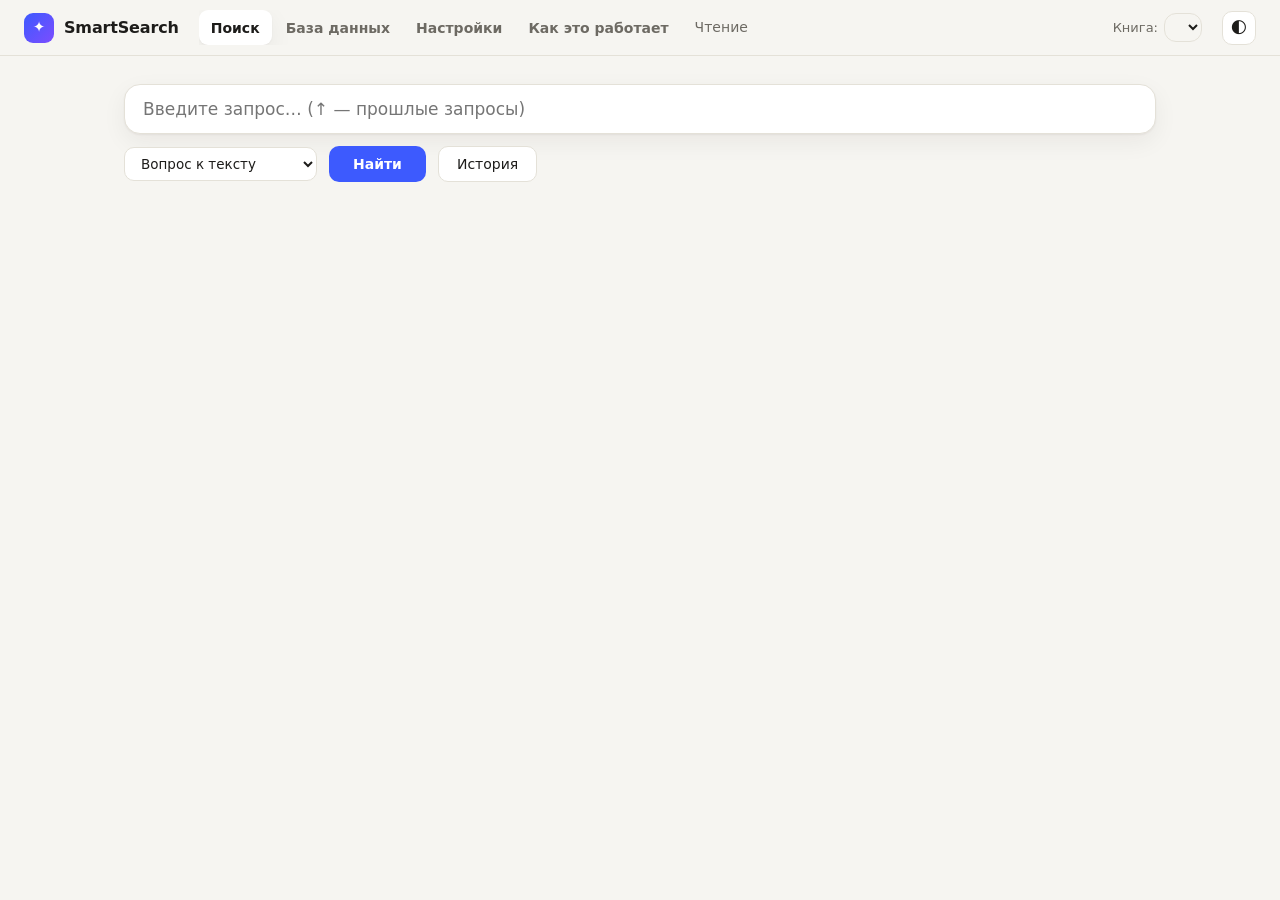
==== commit 85261783: "Model picker, main-word search, book-wide overview, control questions - Main page: pick the LLM from" ====
--- a/app/static/index.html
+++ b/app/static/index.html
@@ -34,6 +34,7 @@
       <datalist id="recent-queries"></datalist>
       <select id="qmode-select" title="Режим поиска">
         <option value="rag" selected>Вопрос к тексту</option>
+        <option value="overview" title="Модель читает все разделы, где встречается главное слово вопроса, и сводит полный ответ. Несколько минут.">Обзор по всей книге</option>
         <option value="search">Обычный поиск</option>
         <option value="translation">Анализ перевода</option>
       </select>
--- a/app/static/style.css
+++ b/app/static/style.css
@@ -543,6 +543,15 @@
 .llm-badge { padding: 4px 12px; border-radius: 999px; font-size: 13px; font-weight: 600; white-space: nowrap; max-width: 100%; overflow: hidden; text-overflow: ellipsis; }
 .llm-badge.local { background: color-mix(in srgb, var(--ok) 14%, var(--bg-card)); color: var(--ok); }
 .llm-badge.cloud { background: color-mix(in srgb, var(--warn) 22%, var(--bg-card)); color: var(--warn); border: 1px solid var(--warn); }
+.llm-badge.idle { background: var(--bg-card); color: var(--text-muted, inherit); border: 1px solid var(--border, #ccc); }
+.llm-badge { display: inline-flex; align-items: center; gap: 4px; }
+.llm-badge-pre { flex: none; }
+#llm-model-select { background: transparent; color: inherit; font: inherit; border: none; padding: 0 2px; max-width: 340px; cursor: pointer; text-overflow: ellipsis; }
+#llm-model-select option { color: var(--text, #222); background: var(--bg-card, #fff); font-weight: 400; }
+#llm-model-select option.m-loaded { color: var(--ok); font-weight: 600; }
+.model-line { margin: 0 0 10px; font-size: 13px; color: var(--ok); }
+.model-line.cloud { color: var(--warn); }
+.h-model { font-size: 12px; opacity: .75; white-space: nowrap; overflow: hidden; text-overflow: ellipsis; }
 .llm-badge.blocked { background: color-mix(in srgb, var(--err) 14%, var(--bg-card)); color: var(--err); }
 .h-cloud { margin-left: 6px; color: var(--warn); }
 .cloud-box { border: 1px solid var(--border); border-radius: var(--radius); padding: 10px 14px; font-size: 14px; display: flex; flex-direction: column; gap: 8px; background: var(--bg); }
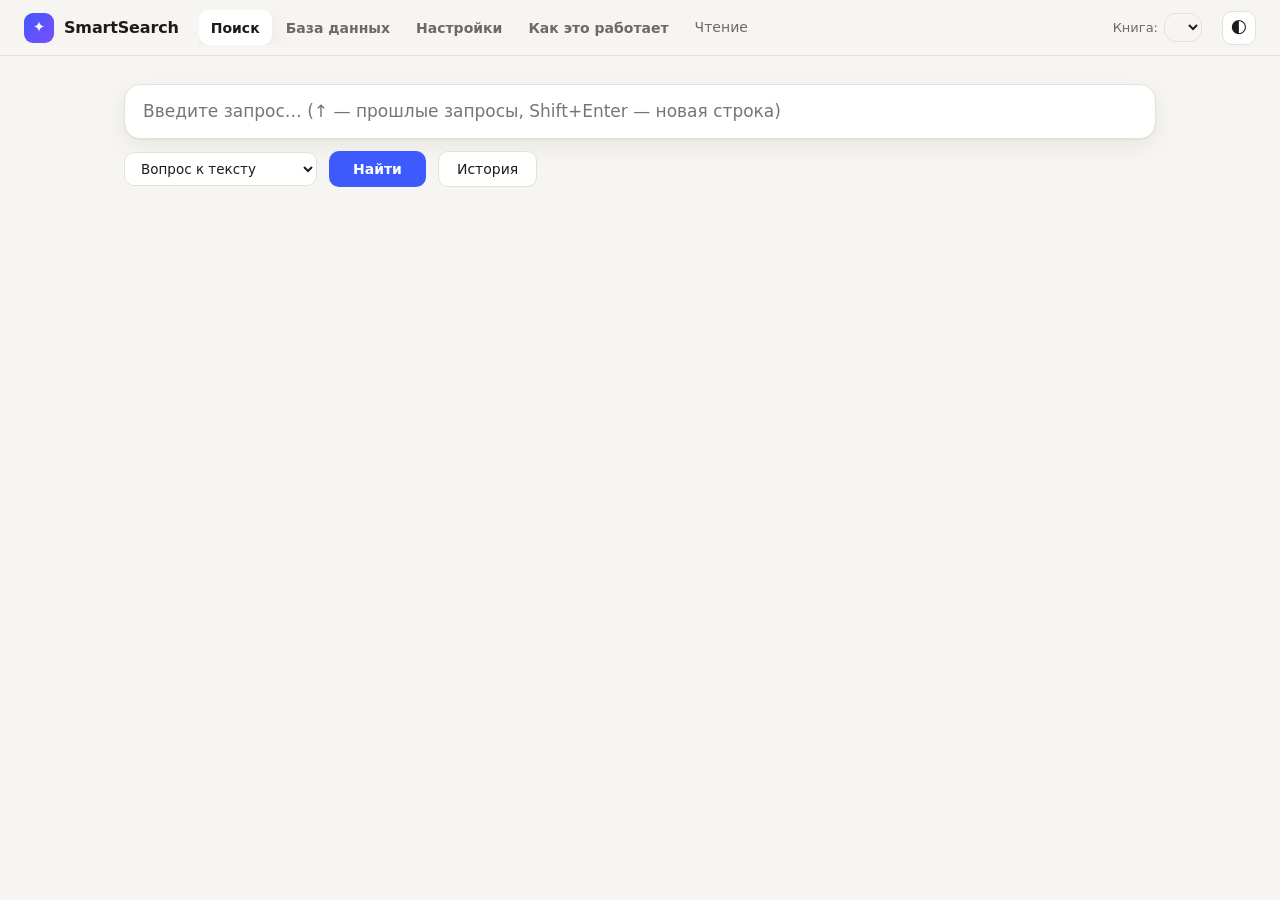
==== commit 0e751bd0: "Query box grows with long queries - The search field is now a textarea that grows in height with the" ====
--- a/app/static/index.html
+++ b/app/static/index.html
@@ -29,9 +29,8 @@
   <!-- ===================== SEARCH / RAG / TRANSLATION TAB ===================== -->
   <section id="tab-search" class="tab-pane active">
     <div class="search-controls">
-      <input id="query-input" type="text" list="recent-queries" autocomplete="off"
-             placeholder="Введите запрос… (↑ — прошлые запросы)" />
-      <datalist id="recent-queries"></datalist>
+      <textarea id="query-input" rows="1" autocomplete="off" spellcheck="true"
+             placeholder="Введите запрос… (↑ — прошлые запросы, Shift+Enter — новая строка)"></textarea>
       <select id="qmode-select" title="Режим поиска">
         <option value="rag" selected>Вопрос к тексту</option>
         <option value="overview" title="Модель читает все разделы, где встречается главное слово вопроса, и сводит полный ответ. Несколько минут.">Обзор по всей книге</option>
@@ -234,6 +233,14 @@
           <li>Русский запрос находит английский абзац и наоборот.</li>
           <li>Слабее на редких именах и терминах: смысловая модель может «размыть» их.</li>
         </ul>
+        <p><b>Как вопрос становится вектором.</b> Той же моделью, которой строилась база (по умолчанию <b>bge-m3</b>; какая именно — записано в «паспорте» базы, сменить можно в Настройки → Embeddings, но тогда базу нужно построить заново):</p>
+        <ol>
+          <li>Вопрос берётся как есть — без подготовки запроса, без удаления служебных слов и без перевода.</li>
+          <li>Его обрабатывает программа <code>llama-server</code> из комплекта: она запускается вместе со SmartSearch, держит модель (<code>models/gguf/bge-m3-q8_0.gguf</code>) и считает на видеокарте.</li>
+          <li>Модель выдаёт 1024 числа — «координаты смысла» вопроса; они приводятся к единой длине, чтобы сравнение было честным.</li>
+          <li>Эти координаты сравниваются с английской и русской версией каждого абзаца, для абзаца берётся лучшее совпадение.</li>
+        </ol>
+        <p>На один вопрос уходят доли секунды.</p>
       </div>
 
       <div class="card guide-card">
--- a/app/static/style.css
+++ b/app/static/style.css
@@ -110,6 +110,9 @@
   flex: 1 1 100%; min-width: 240px; padding: 14px 18px; border-radius: 16px; border: 1px solid var(--border);
   background: var(--bg-card); color: var(--text); font-size: 17px; box-shadow: var(--shadow); outline: none;
   transition: border-color .15s, box-shadow .15s;
+  /* a textarea that grows with the text (autosizeQuery in app.js); scrolls only past max-height */
+  display: block; font-family: inherit; line-height: 1.45; resize: none; overflow-y: hidden;
+  max-height: 40vh; box-sizing: border-box;
 }
 #query-input:focus { border-color: var(--accent); box-shadow: 0 0 0 4px var(--accent-soft), var(--shadow); }
 #qmode-select, #search-sort {
@@ -331,6 +334,20 @@
 .inference-label span { font-weight: 400; font-size: 12px; color: var(--text-muted); }
 .assumption { font-style: italic; color: var(--text-muted); }
 .rag-answer-tail:empty { display: none; }
+
+/* ---- «Коротко:» summary line and fact chips (numbers, dates, results) in RAG answers ---- */
+.rag-answer .answer-summary { display: flex; gap: 10px; align-items: baseline; flex-wrap: wrap; white-space: normal;
+  background: var(--surface-2); border-left: 4px solid var(--accent); border-radius: 8px;
+  padding: 10px 14px; margin: 0 0 14px; font-size: 16.5px; font-weight: 600; line-height: 1.5; }
+.rag-answer .summary-label { font-size: 11px; font-weight: 700; letter-spacing: .06em; text-transform: uppercase;
+  color: var(--accent); flex: none; }
+.rag-answer .summary-text { flex: 1 1 260px; min-width: 0; }
+.rag-answer code, .rag-answer.md-on code, .rag-answer .fact-chip {
+  font-family: var(--sans); font-size: .92em; font-weight: 600; font-variant-numeric: tabular-nums;
+  color: var(--text); background: var(--gold-soft);
+  border: 1px solid color-mix(in srgb, var(--gold) 40%, transparent);
+  border-radius: 6px; padding: 0 6px; box-decoration-break: clone; -webkit-box-decoration-break: clone; }
+.rag-answer .answer-summary .summary-text code, .rag-answer .answer-summary .fact-chip { font-size: .95em; }
 
 
 /* ======================= Settings page ======================= */
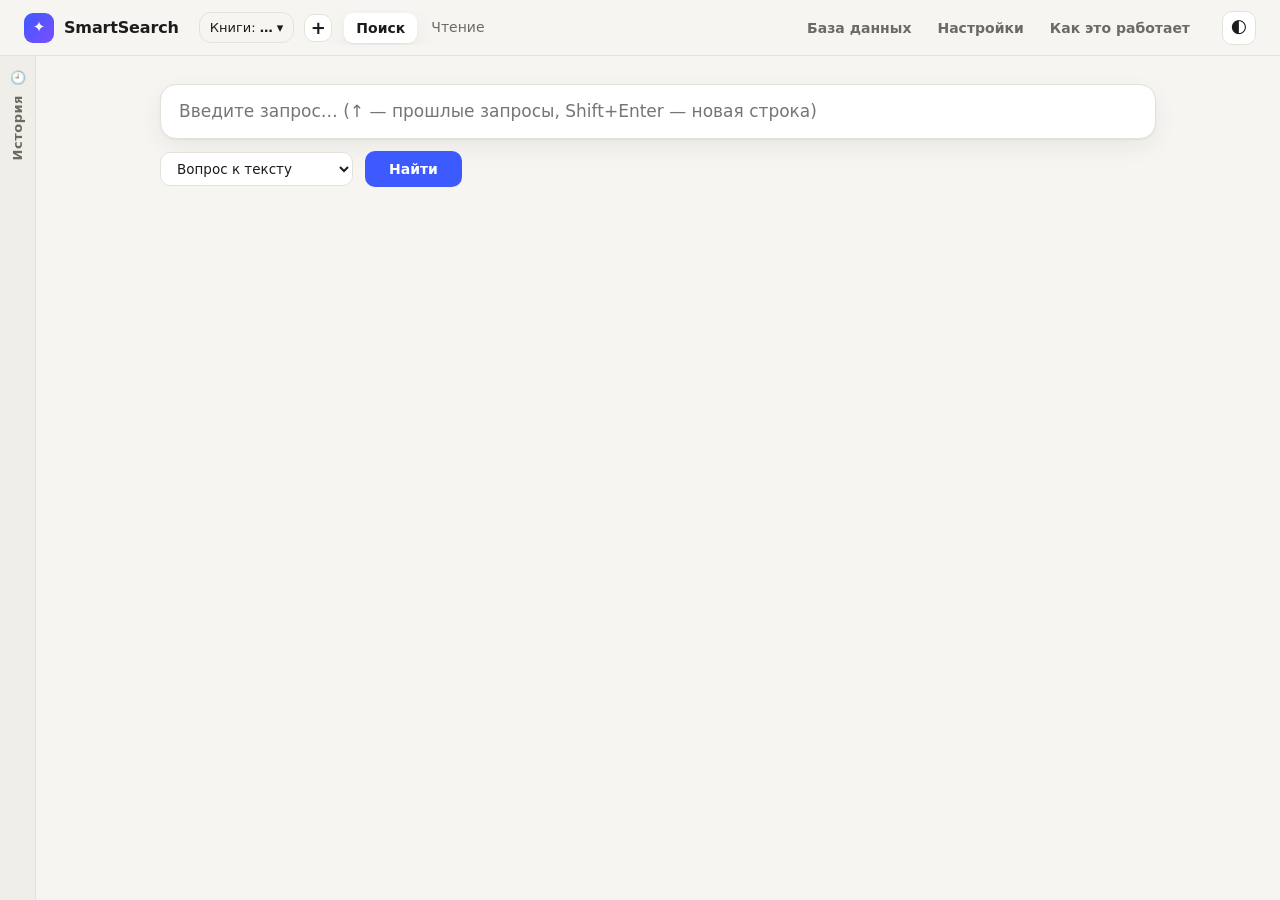
==== commit 6cc1cc1a: "Version 1.3.0: add any book (EPUB/FB2), search across several books - Parsers for EPUB and FB2 (spin" ====
--- a/app/static/index.html
+++ b/app/static/index.html
@@ -7,22 +7,94 @@
 <link rel="stylesheet" href="style.css" />
 <script src="vendor/hyphenopoly/Hyphenopoly_Loader.js"></script>
 <script src="hyphenate.js"></script>
+<script src="richtext.js"></script>
 </head>
 <body>
 <header class="topbar">
   <h1>SmartSearch</h1>
   <nav class="tabs">
+    <div class="book-picker" id="book-picker">
+      <button id="books-btn" class="book-picker-btn" type="button" aria-haspopup="true" aria-expanded="false"
+              title="Книги, по которым идёт поиск">Книги: <b id="books-summary">…</b> ▾</button>
+      <button id="add-book-btn" class="icon-btn add-book-btn" type="button" title="Добавить книги (одну или несколько)" aria-label="Добавить книги">+</button>
+      <div id="books-menu" class="books-menu hidden" role="menu"></div>
+    </div>
     <button class="tab-btn active" data-tab="search">Поиск</button>
+    <a class="tab-btn" href="read.html" id="read-link" title="Читать книгу по документам">Чтение</a>
+    <span class="tabs-spacer"></span>
     <button class="tab-btn" data-tab="prepare">База данных</button>
     <button class="tab-btn" data-tab="settings">Настройки</button>
     <button class="tab-btn" data-tab="guide">Как это работает</button>
-    <a class="tab-btn" href="read.html" id="read-link" title="Читать книгу по документам">Чтение</a>
   </nav>
-  <label class="book-picker" title="Активная книга (папка library/&lt;книга&gt;)">Книга:
-    <select id="book-select"></select>
-  </label>
   <button id="theme-toggle" class="icon-btn" title="Тема">🌓</button>
 </header>
+
+<dialog id="add-book-dialog" class="add-book-dialog">
+  <form method="dialog" class="ab-form" id="ab-form">
+    <h2>Добавить книги <small class="ab-sub">— одну или сразу несколько</small></h2>
+
+    <div id="ab-step-file">
+      <label id="ab-drop" class="ab-drop" tabindex="0">
+        <input id="ab-file" type="file" accept=".epub,.fb2,.zip,.json,.md" multiple hidden />
+        <b>Перетащите файлы сюда</b> или нажмите, чтобы выбрать (можно несколько сразу)<br />
+        <small>Подходят книги .epub, .fb2, .fb2.zip (а также .json и .md в формате программы)</small>
+      </label>
+      <div id="ab-upload-msg" class="ab-msg"></div>
+    </div>
+
+    <div id="ab-step-form" class="hidden">
+      <div class="ab-fileline" id="ab-fileline"></div>
+      <label>Название <input id="ab-name" type="text" autocomplete="off" /></label>
+      <label>ID книги (латиницей — это имя папки)
+        <input id="ab-id" type="text" autocomplete="off" spellcheck="false" /></label>
+      <div class="ab-preview" id="ab-preview">Читаю книгу…</div>
+      <div class="ab-hint" id="ab-embed-hint"></div>
+    </div>
+
+    <div id="ab-step-batch" class="hidden">
+      <div class="ab-hint">Проверьте названия и ID. Книги будут проиндексированы по очереди.</div>
+      <div id="ab-batch-total" class="abb-total hidden">
+        <div class="abb-total-line"></div>
+        <div class="progress-bar-outer"><div class="progress-bar-inner abb-total-bar" style="width:0%"></div></div>
+      </div>
+      <div id="ab-batch-list" class="abb-list"></div>
+    </div>
+
+    <div id="ab-step-progress" class="hidden">
+      <div class="status-panel">
+        <div class="stages"></div>
+        <div class="progress-bar-outer"><div class="progress-bar-inner" style="width:0%"></div></div>
+        <div class="progress-line"><span class="spinner hidden">⏳</span><span class="msg"></span></div>
+        <div class="counters"></div>
+      </div>
+    </div>
+
+    <div id="ab-error" class="ab-msg error hidden"></div>
+    <div class="btn-row ab-buttons">
+      <button id="ab-start" type="button" class="hidden">Добавить и проиндексировать</button>
+      <button id="ab-start-all" type="button" class="hidden">Добавить и проиндексировать все</button>
+      <button id="ab-cancel-job" type="button" class="secondary hidden">Отменить индексацию</button>
+      <button id="ab-close" type="button" class="secondary">Отмена</button>
+    </div>
+  </form>
+</dialog>
+
+<dialog id="book-info-dialog" class="add-book-dialog">
+  <form method="dialog" class="ab-form">
+    <h2>О книге</h2>
+    <label>Название <input id="bi-name" type="text" autocomplete="off" /></label>
+    <div class="bi-color-row">
+      <label class="bi-color-label">Цвет в результатах поиска <input id="bi-color" type="color" /></label>
+      <button id="bi-color-auto" type="button" class="secondary hidden" title="Вернуть цвет, который программа выбирает сама">Цвет по умолчанию</button>
+    </div>
+    <div id="bi-facts" class="bi-facts"></div>
+    <div id="bi-error" class="ab-msg error hidden"></div>
+    <div class="btn-row ab-buttons">
+      <button id="bi-save" type="button">Сохранить</button>
+      <button id="bi-close" type="button" class="secondary">Закрыть</button>
+    </div>
+  </form>
+</dialog>
 
 <div id="db-banner" class="banner-error hidden"></div>
 <main>
@@ -47,7 +119,6 @@
         </select>
       </div>
       <button id="query-btn">Найти</button>
-      <button id="history-btn" type="button" class="secondary" title="Прошлые запросы и сохранённые результаты">История</button>
       <span id="llm-badge" class="llm-badge hidden"></span>
     </div>
 
@@ -470,6 +541,8 @@
   </section>
 </main>
 
+<button id="history-rail" type="button" class="history-rail" title="История: прошлые запросы и сохранённые результаты"
+        aria-controls="history-panel" aria-expanded="false"><span class="rail-icon">🕘</span><span class="rail-text">История</span></button>
 <aside id="history-panel" class="history-panel hidden" aria-label="История запросов">
   <div class="history-head">
     <strong>История</strong>
--- a/app/static/style.css
+++ b/app/static/style.css
@@ -89,7 +89,9 @@
   content: "✦"; width: 30px; height: 30px; border-radius: 9px; display: grid; place-items: center;
   background: linear-gradient(135deg, #3d5afe, #7c4dff); color: #fff; font-size: 15px;
 }
-.tabs { display: flex; gap: 2px; flex: 1; overflow-x: auto; }
+.tabs { display: flex; align-items: center; gap: 2px; flex: 1; overflow-x: auto; }
+.tabs-spacer { flex: 1; min-width: 12px; }
+.tabs .book-picker { margin-right: 10px; }
 .tab-btn {
   background: none; border: none; padding: 7px 12px; border-radius: 9px;
   color: var(--text-muted); cursor: pointer; font-size: 14px; white-space: nowrap;
@@ -293,8 +295,16 @@
 .check-label input { margin-top: 3px; }
 
 /* ---- History drawer ---- */
-.history-panel { position: fixed; top: 58px; right: 0; bottom: 0; width: 390px; max-width: 100vw; z-index: 20;
-  background: var(--bg-card); border-left: 1px solid var(--border); box-shadow: -6px 0 20px rgba(0,0,0,.12);
+.history-rail { position: fixed; top: var(--topbar-h, 56px); left: 0; bottom: 0; width: 36px; z-index: 21;
+  display: none; flex-direction: column; align-items: center; gap: 10px; padding: 14px 0; margin: 0;
+  background: var(--surface-2); border: 0; border-right: 1px solid var(--border); border-radius: 0;
+  color: var(--text-muted); cursor: pointer; font-size: 13px; }
+.history-rail:hover, .history-rail[aria-expanded="true"] { color: var(--text); background: var(--bg-card); }
+.history-rail .rail-text { writing-mode: vertical-rl; transform: rotate(180deg); letter-spacing: .04em; }
+body.search-tab .history-rail { display: flex; }
+@media (min-width: 761px) { body.search-tab main { padding-left: 60px; } }
+.history-panel { position: fixed; top: var(--topbar-h, 56px); left: 36px; bottom: 0; width: 390px; max-width: calc(100vw - 36px); z-index: 20;
+  background: var(--bg-card); border-right: 1px solid var(--border); box-shadow: 6px 0 20px rgba(0,0,0,.12);
   display: flex; flex-direction: column; padding: 12px; gap: 10px; }
 .history-panel.hidden { display: none; }
 .history-head { display: flex; align-items: center; justify-content: space-between; font-size: 16px; }
@@ -325,7 +335,7 @@
 .history-note.hidden { display: none; }
 .history-note.error { background: color-mix(in srgb, var(--err) 14%, var(--bg-card)); border-color: var(--err); color: var(--err); }
 .h-note-btns { display: flex; gap: 8px; }
-@media (min-width: 1200px) { body.history-open main { margin-right: 400px; } }
+@media (min-width: 1200px) { body.history-open main { margin-left: 426px; } }
 
 /* ---- labelled inference block in RAG answers ---- */
 .rag-answer .inference-box { border: 2px solid var(--accent); border-radius: var(--radius); background: var(--accent-soft);
@@ -651,3 +661,86 @@
 .flow .fcol { display: flex; flex-direction: column; gap: 6px; }
 .guide-table { border-collapse: collapse; width: 100%; }
 .guide-table td { border: 1px solid var(--border); padding: 6px 10px; }
+
+/* ------------------------------------------------ books: selection menu, «+», add dialog --- */
+.book-picker { position: relative; margin-right: 10px; }
+.book-picker-btn { padding: 5px 10px; border-radius: var(--radius); border: 1px solid var(--border); background: var(--bg); color: var(--text); font: inherit; font-size: 13px; cursor: pointer; max-width: 320px; white-space: nowrap; overflow: hidden; text-overflow: ellipsis; }
+.book-picker-btn b { font-weight: 600; }
+.add-book-btn { font-size: 18px; line-height: 1; width: 28px; height: 28px; margin-left: 4px; }
+.books-menu { position: fixed; z-index: 60; /* fixed: the tab bar scrolls and would clip it */ min-width: 360px; max-width: 92vw; padding: 8px; background: var(--bg-card); border: 1px solid var(--border); border-radius: var(--radius); box-shadow: 0 8px 28px rgba(0,0,0,.22); font-size: 14px; }
+.books-menu.hidden { display: none; }
+.bm-row { display: flex; align-items: center; gap: 8px; padding: 5px 6px; border-radius: 6px; }
+.bm-row:hover { background: var(--accent-soft); }
+.bm-row label { display: flex; align-items: center; gap: 8px; flex: 1; min-width: 0; cursor: pointer; }
+.bm-name { overflow: hidden; text-overflow: ellipsis; white-space: nowrap; }
+.bm-meta { font-size: 12px; color: var(--text-muted); white-space: nowrap; }
+.bm-all { border-bottom: 1px solid var(--border); margin-bottom: 4px; padding-bottom: 8px; font-weight: 600; }
+.bm-btn { border: 0; background: transparent; cursor: pointer; font-size: 15px; padding: 2px 5px; color: var(--text-muted); border-radius: 6px; }
+.bm-btn:hover { background: var(--bg); color: var(--text); }
+.bm-main { color: var(--accent); font-size: 12px; font-weight: 600; white-space: nowrap; padding: 2px 5px; }
+.bm-foot { font-size: 12px; color: var(--text-muted); padding: 6px 6px 2px; }
+.card.book-tinted { border-left: 4px solid var(--bk); }
+.card.book-tinted .book-badge { background: color-mix(in srgb, var(--bk) 15%, transparent); color: var(--bk); }
+.bm-dot { display: inline-block; width: 10px; height: 10px; border-radius: 50%; margin-right: 6px; vertical-align: middle; }
+.book-badge { font-size: 12px; padding: 2px 8px; border-radius: 999px; background: var(--accent-soft); color: var(--accent); max-width: 240px; overflow: hidden; text-overflow: ellipsis; white-space: nowrap; }
+.card-langs.mono { grid-template-columns: 1fr; }
+.card-langs.mono > div { padding: 0; border: 0; }
+.card > .card-langs.mono > div::before { display: none; }
+
+.add-book-dialog { width: min(560px, 94vw); padding: 0; border: 1px solid var(--border); border-radius: 12px; background: var(--bg-card); color: var(--text); }
+.add-book-dialog::backdrop { background: rgba(0,0,0,.45); }
+.ab-form { padding: 20px 22px; display: flex; flex-direction: column; gap: 12px; }
+.ab-form h2 { margin: 0 0 4px; font-size: 18px; }
+.ab-form label { display: flex; flex-direction: column; gap: 4px; font-size: 13px; color: var(--text-muted); }
+.ab-form input[type=text] { padding: 8px 10px; border-radius: var(--radius); border: 1px solid var(--border); background: var(--bg); color: var(--text); font: inherit; font-size: 15px; }
+.ab-drop { align-items: center; text-align: center; padding: 28px 16px; border: 2px dashed var(--border); border-radius: 12px; cursor: pointer; line-height: 1.6; color: var(--text); }
+.ab-drop small { color: var(--text-muted); }
+.ab-drop:hover, .ab-drop.drag { border-color: var(--accent); background: var(--accent-soft); }
+.ab-msg { font-size: 13px; color: var(--text-muted); min-height: 1em; }
+.ab-msg.error { color: var(--err); }
+.ab-fileline { font-size: 13px; color: var(--text-muted); }
+.ab-preview { font-size: 14px; padding: 8px 10px; border-radius: var(--radius); background: var(--bg); border: 1px solid var(--border); }
+.ab-preview .sample { display: block; margin-top: 4px; font: 14px/1.5 var(--serif); color: var(--text-muted); }
+.ab-hint { font-size: 12px; color: var(--text-muted); }
+.ab-buttons { margin: 4px 0 0; justify-content: flex-end; }
+.ab-form .hidden, .add-book-dialog .hidden { display: none; }
+
+/* «О книге» */
+.bi-color-row { display: flex; align-items: center; gap: 12px; }
+.ab-form .bi-color-label { flex-direction: row; align-items: center; gap: 10px; }
+.bi-color-label input[type=color] { width: 44px; height: 30px; padding: 0; border: 1px solid var(--border); border-radius: 6px; background: none; cursor: pointer; }
+.bi-facts dl { display: grid; grid-template-columns: max-content 1fr; gap: 6px 14px; margin: 0; font-size: 14px; }
+.bi-facts dt { color: var(--text-muted); }
+.bi-facts dd { margin: 0; overflow-wrap: anywhere; }
+.bi-facts code { font-size: 13px; }
+.bi-warn { color: var(--err); }
+
+/* «Добавить книгу»: several files */
+.add-book-dialog:has(#ab-step-batch:not(.hidden)) { width: min(820px, 96vw); }
+.abb-list { display: flex; flex-direction: column; gap: 8px; max-height: 50vh; overflow-y: auto; margin-top: 6px; }
+.abb-row { display: grid; grid-template-columns: 1fr 1.4fr 0.9fr auto; gap: 6px 8px; align-items: center; padding: 8px; border: 1px solid var(--border); border-radius: var(--radius); }
+.abb-row input[type=text] { padding: 5px 8px; font-size: 14px; min-width: 0; }
+.abb-file { font-size: 13px; color: var(--text-muted); overflow: hidden; text-overflow: ellipsis; white-space: nowrap; }
+.abb-info { grid-column: 1 / -1; font-size: 12px; color: var(--text-muted); }
+.abb-done { border-color: var(--ok, #2e9e6a); }
+.abb-bad, .abb-fail { border-color: var(--err); }
+.abb-run { border-color: var(--accent); background: var(--accent-soft); }
+@media (max-width: 640px) { .abb-row { grid-template-columns: 1fr auto; } .abb-file { grid-column: 1 / -1; } }
+
+.abb-total { display: flex; flex-direction: column; gap: 6px; padding: 8px 10px; border-radius: var(--radius); background: var(--accent-soft); }
+.abb-total-line { font-size: 14px; }
+.abb-total.hidden { display: none; }
+
+.ab-form h2 .ab-sub { font-size: 14px; font-weight: 400; color: var(--text-muted); }
+
+.abb-dup { opacity: .7; border-style: dashed; }
+
+.ab-trial { color: var(--err); font-weight: 600; margin-bottom: 4px; }
+
+/* books menu: fixed head (filter, «все»), scrolling list */
+.books-menu:not(.hidden) { display: flex; flex-direction: column; width: min(640px, 92vw); }
+.bm-head { flex: none; }
+#bm-filter { width: 100%; box-sizing: border-box; margin: 0 0 6px; padding: 7px 10px; border: 1px solid var(--border); border-radius: var(--radius); background: var(--bg); color: var(--text); font: inherit; }
+.bm-list { flex: 1 1 auto; min-height: 0; overflow-y: auto; overscroll-behavior: contain; }
+.bm-foot { flex: none; border-top: 1px solid var(--border); margin-top: 4px; }
+.bm-empty { padding: 10px 6px; color: var(--text-muted); }
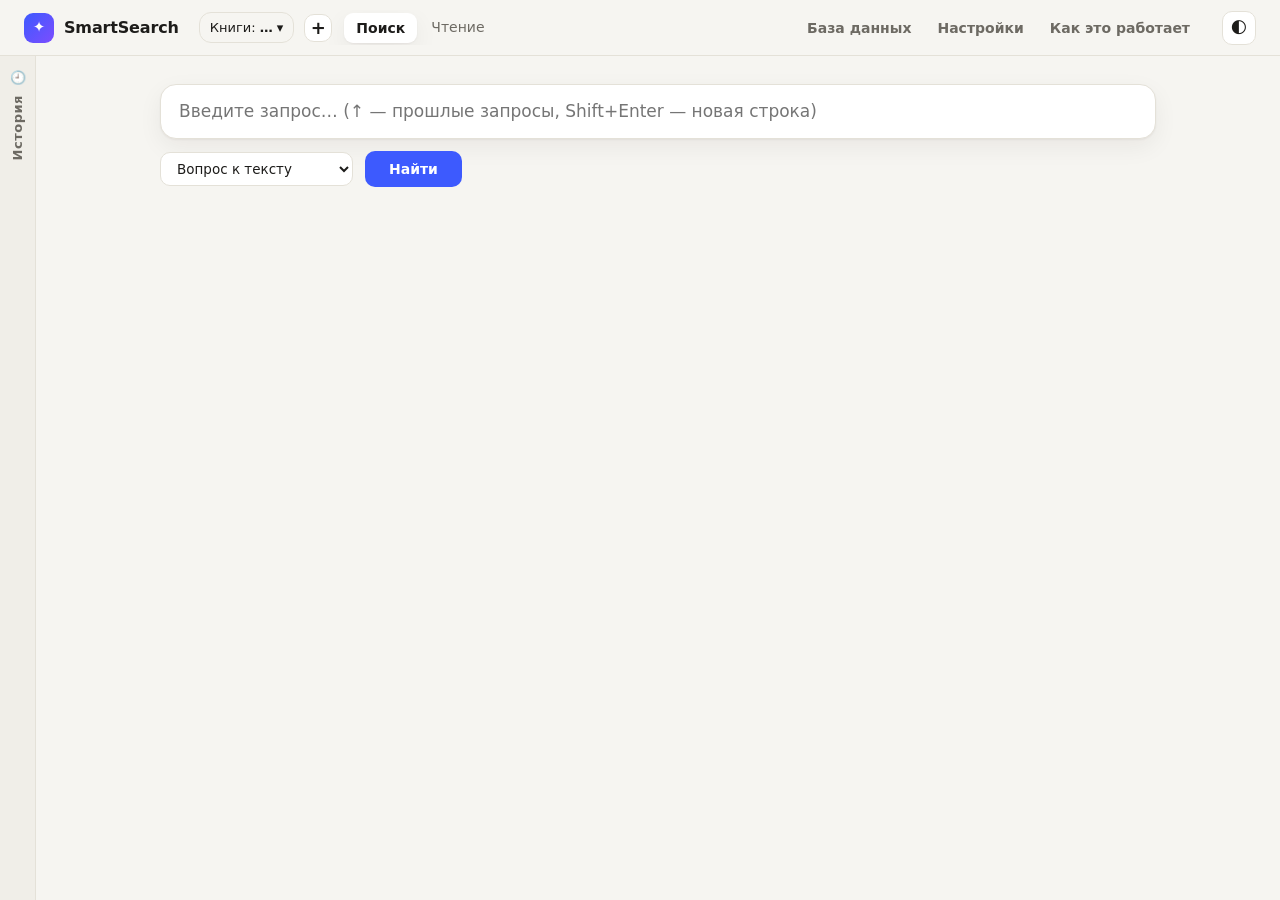
==== commit a458d649: "Version 1.4.0: history grouped by question, answer quality index, startup splash - History: "Группир" ====
--- a/app/static/index.html
+++ b/app/static/index.html
@@ -567,6 +567,7 @@
     <select id="history-sort" title="Порядок">
       <option value="date">Сначала новые</option>
       <option value="rating">Сначала с лучшей оценкой</option>
+      <option value="group">Группировать по вопросу</option>
     </select>
   </div>
   <div id="history-list" class="history-list"></div>
--- a/app/static/style.css
+++ b/app/static/style.css
@@ -744,3 +744,22 @@
 .bm-list { flex: 1 1 auto; min-height: 0; overflow-y: auto; overscroll-behavior: contain; }
 .bm-foot { flex: none; border-top: 1px solid var(--border); margin-top: 4px; }
 .bm-empty { padding: 10px 6px; color: var(--text-muted); }
+
+/* history: grouping by question, quality index, copy answer */
+.h-grp { padding: 8px 10px; border: 1px solid var(--border); border-radius: var(--radius); margin-bottom: 6px; cursor: pointer; background: var(--bg-card); }
+.h-grp:hover, .h-grp:focus { border-color: var(--accent); outline: none; }
+.h-grp.open { border-color: var(--accent); }
+.h-grp-items { margin: -2px 0 8px 14px; padding-left: 8px; border-left: 2px solid var(--accent-soft); }
+/* quality index: a small bar filled to the value, colored by band, plus the number */
+.q-badge { display: inline-flex; align-items: center; gap: 5px; vertical-align: middle; font-weight: 700; --qc: var(--text-muted); color: var(--qc); }
+.q-badge.good { --qc: var(--ok); } .q-badge.mid { --qc: var(--warn); } .q-badge.bad { --qc: var(--err); }
+.q-bar { display: inline-block; width: 54px; height: 7px; border-radius: 4px; overflow: hidden;
+  background: color-mix(in srgb, var(--qc) 18%, transparent); }
+.q-bar > span { display: block; height: 100%; background: var(--qc); border-radius: 4px; }
+.q-num { font-size: 11.5px; min-width: 2.2em; }
+/* a question with several answers looks like a stack of cards */
+.h-grp { position: relative; margin-bottom: 12px; box-shadow: 3px 3px 0 -1px var(--bg-card), 3px 3px 0 0 var(--border),
+  6px 6px 0 -1px var(--bg-card), 6px 6px 0 0 var(--border); }
+.h-grp.open { box-shadow: none; margin-bottom: 6px; }
+.h-count { background: var(--accent); color: #fff; border-radius: 9px; padding: 0 7px; font-size: 11px; }
+.answer-tools { display: flex; justify-content: flex-end; margin-bottom: 6px; }
